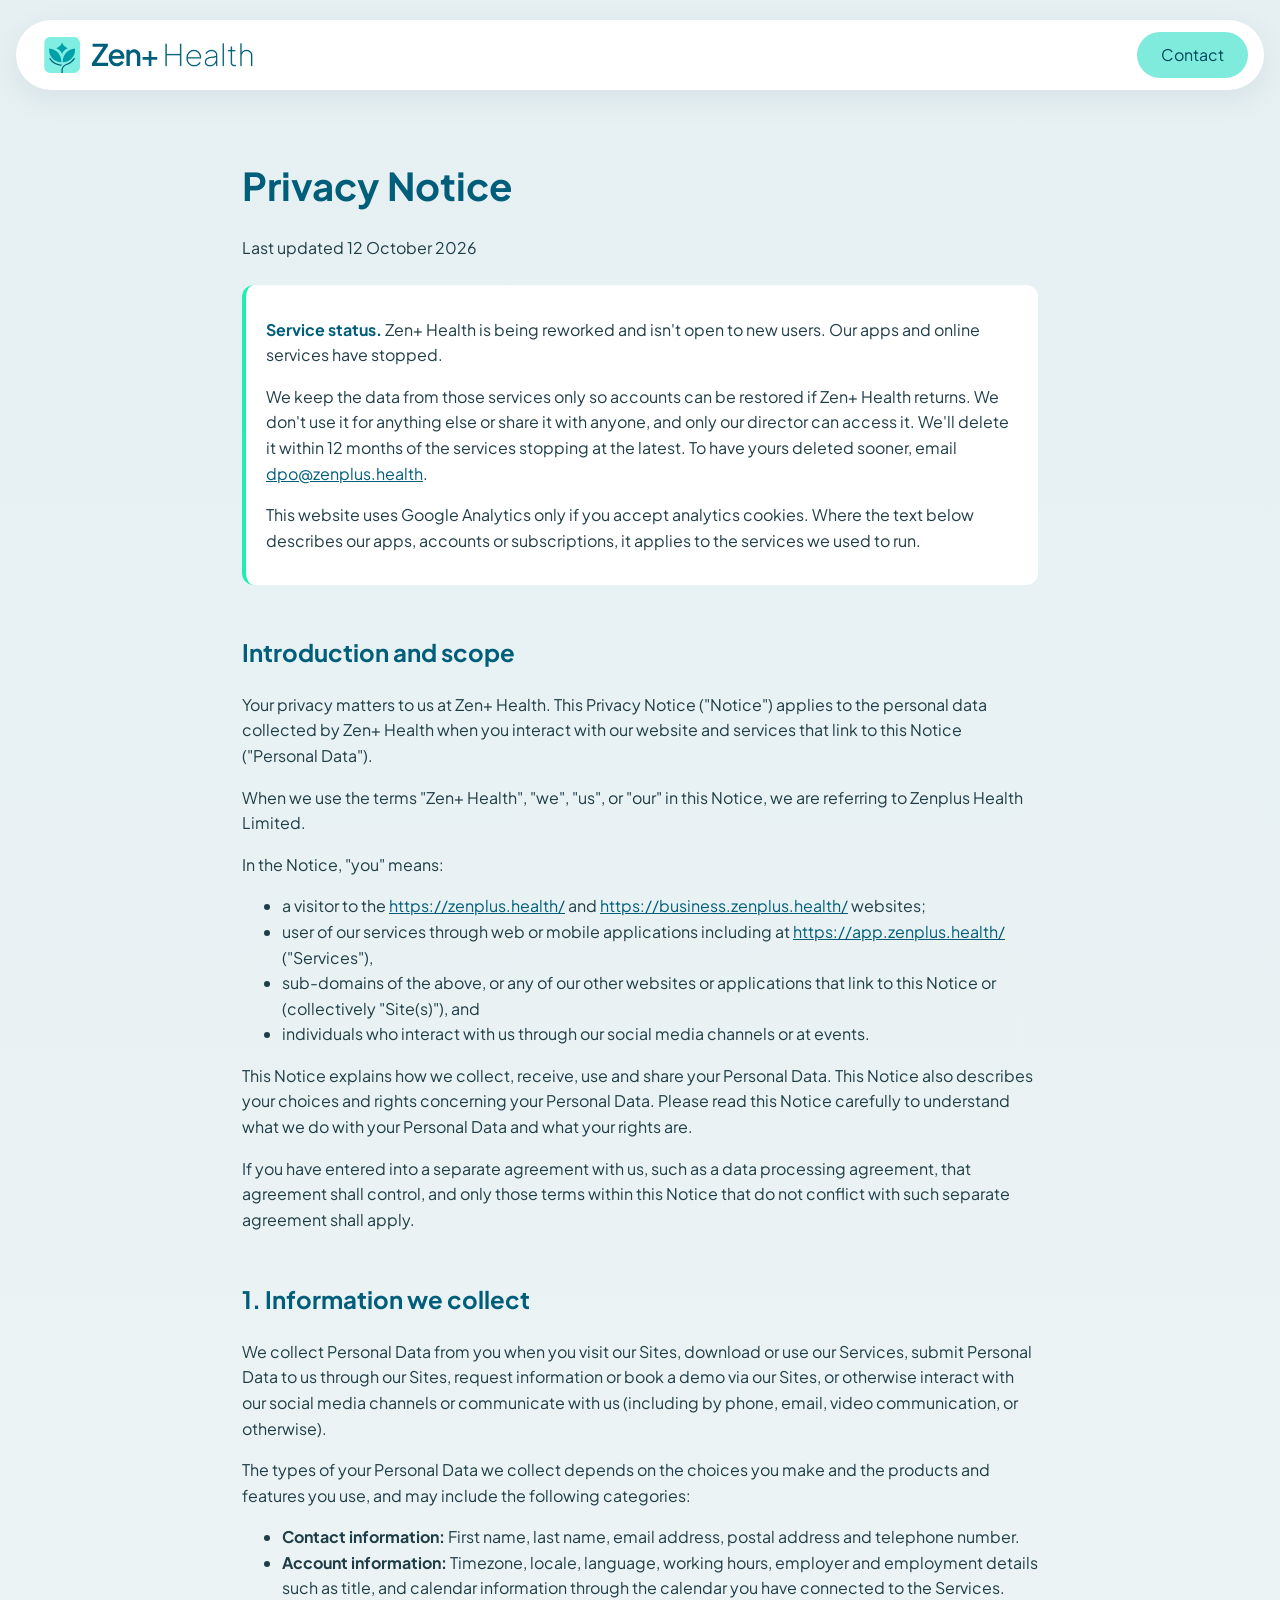
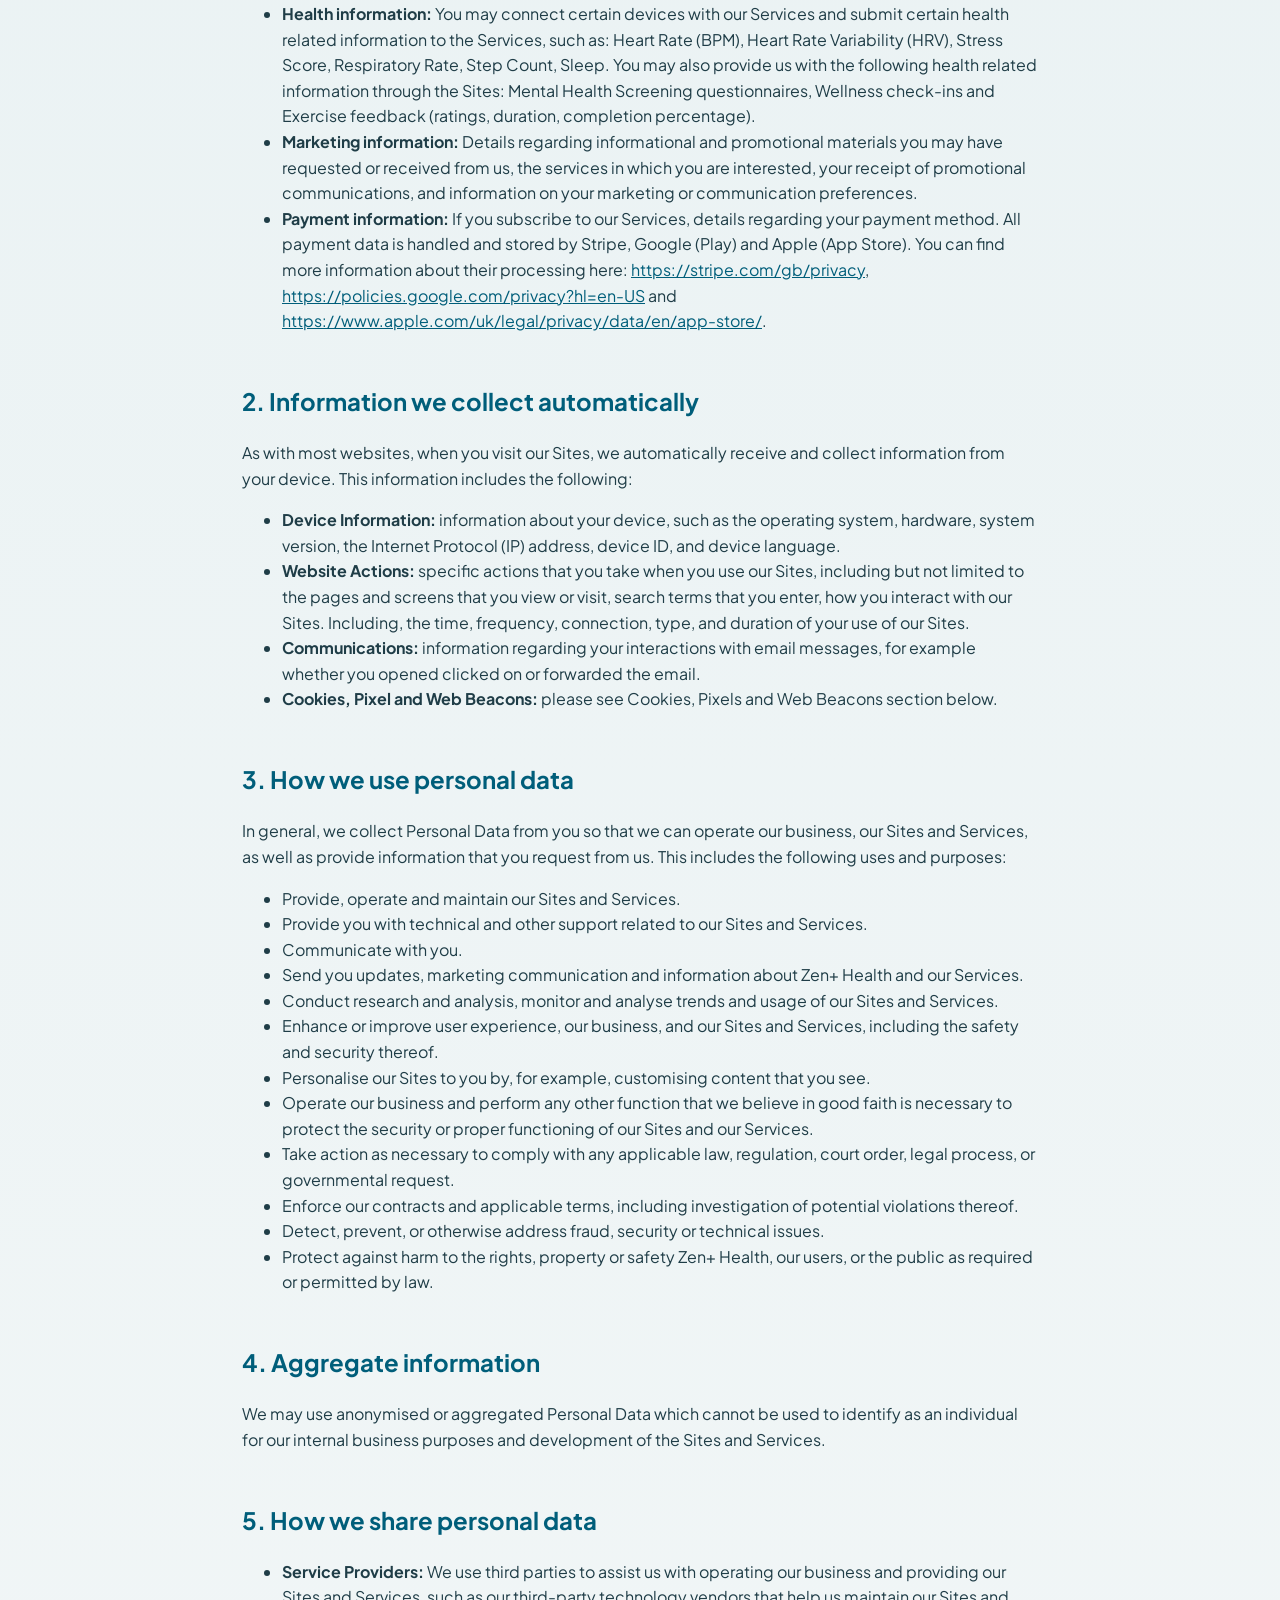
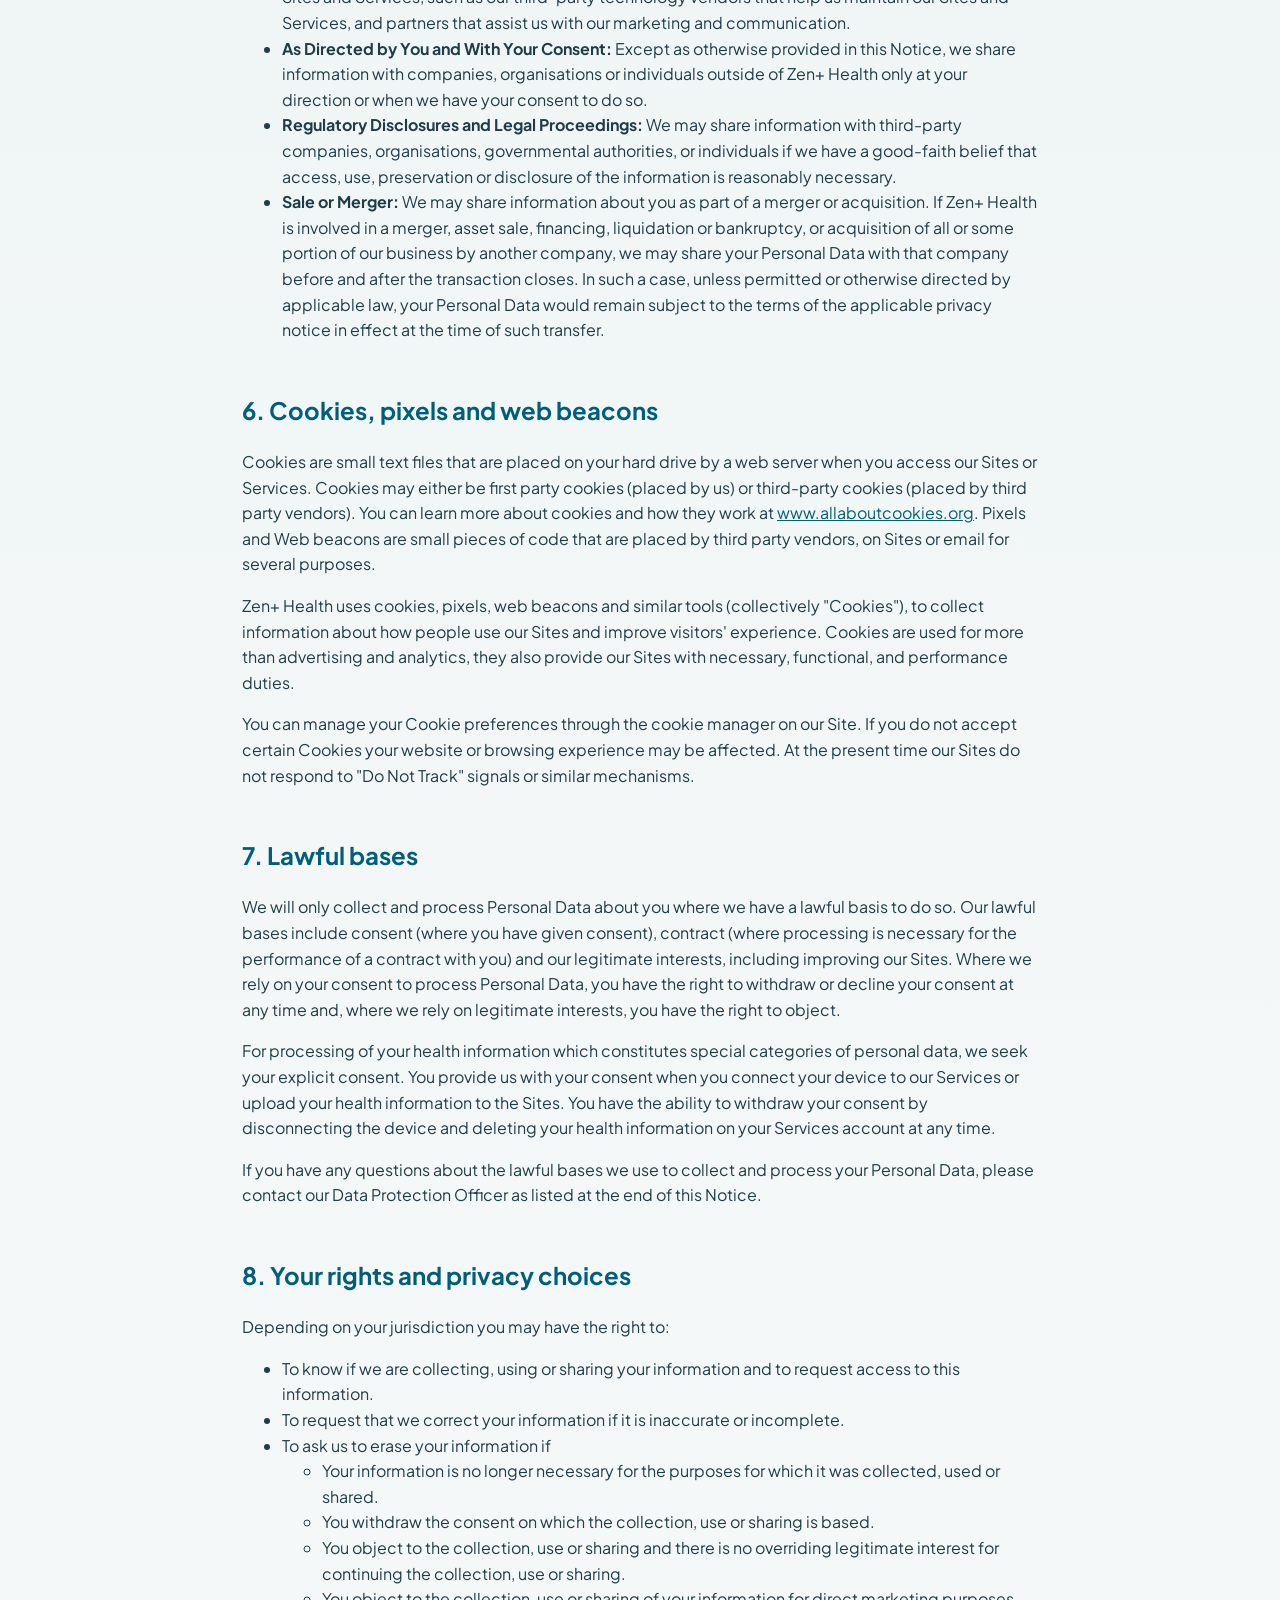
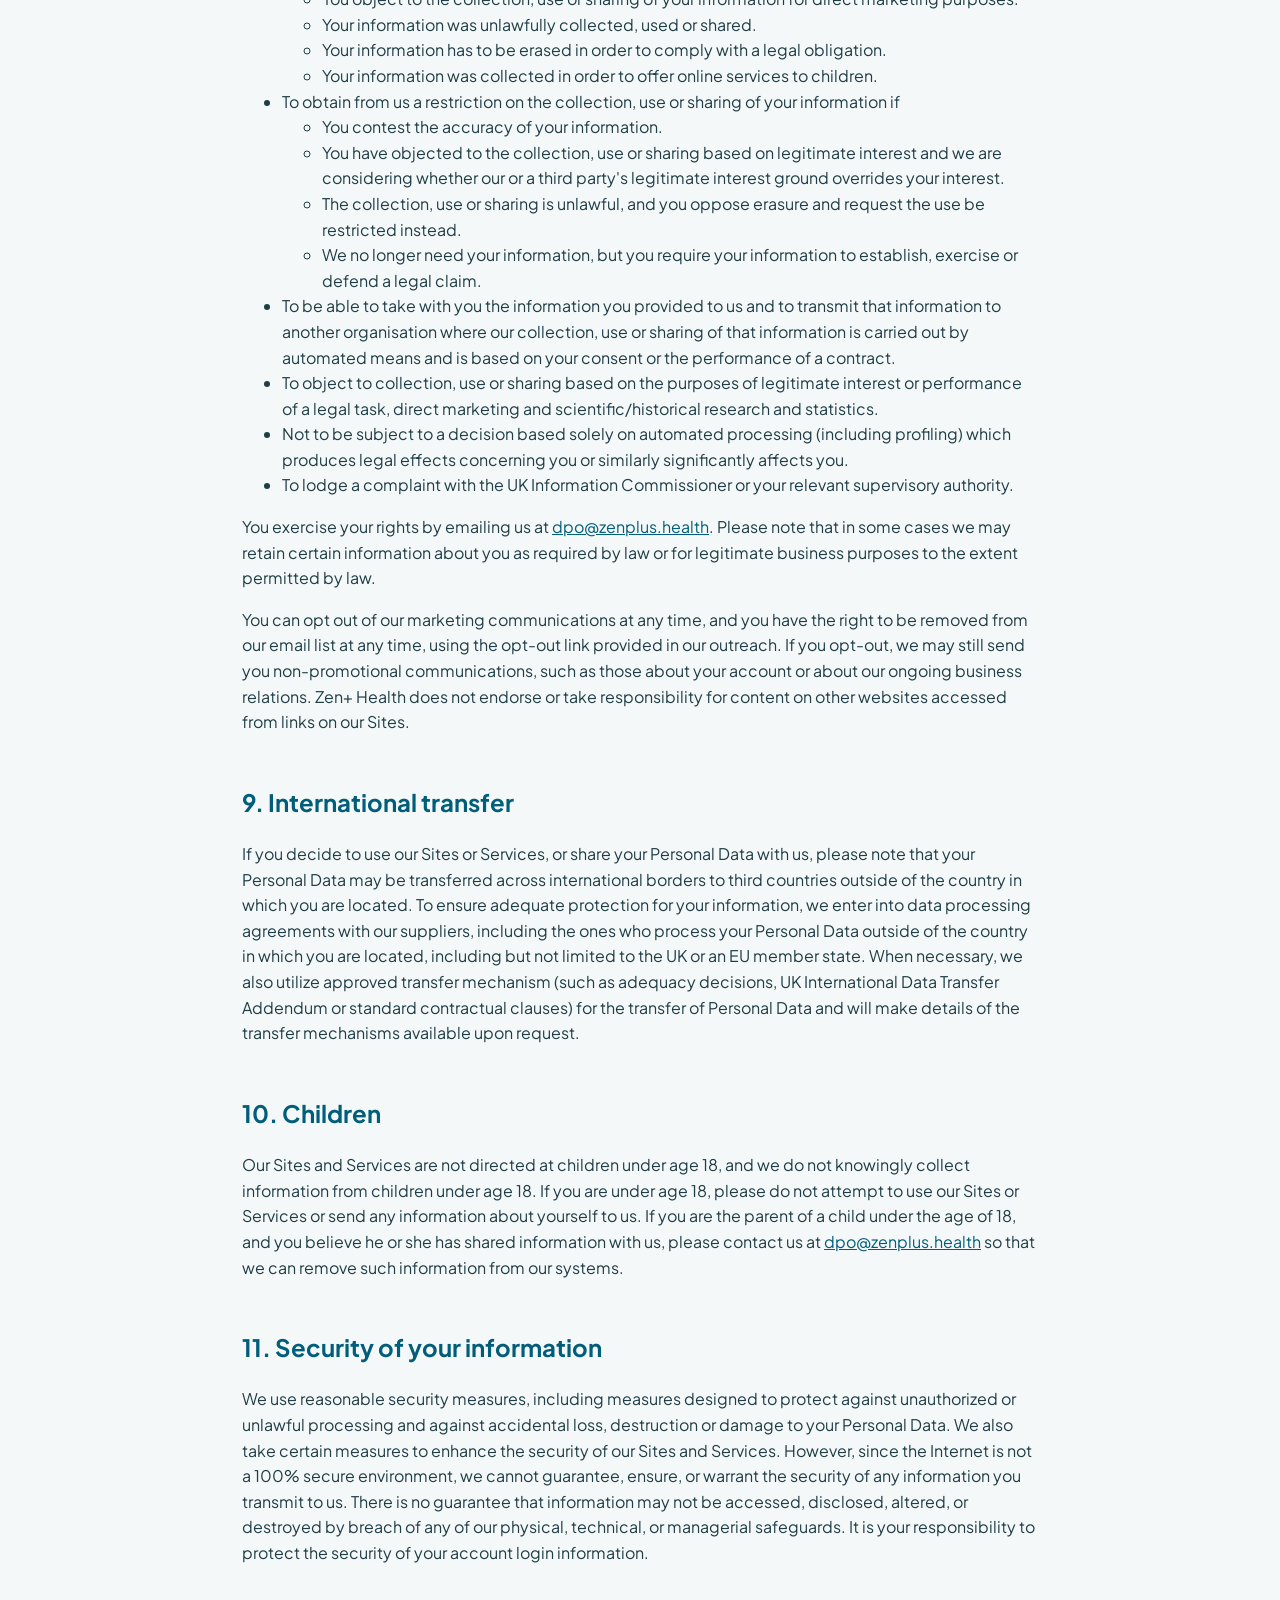
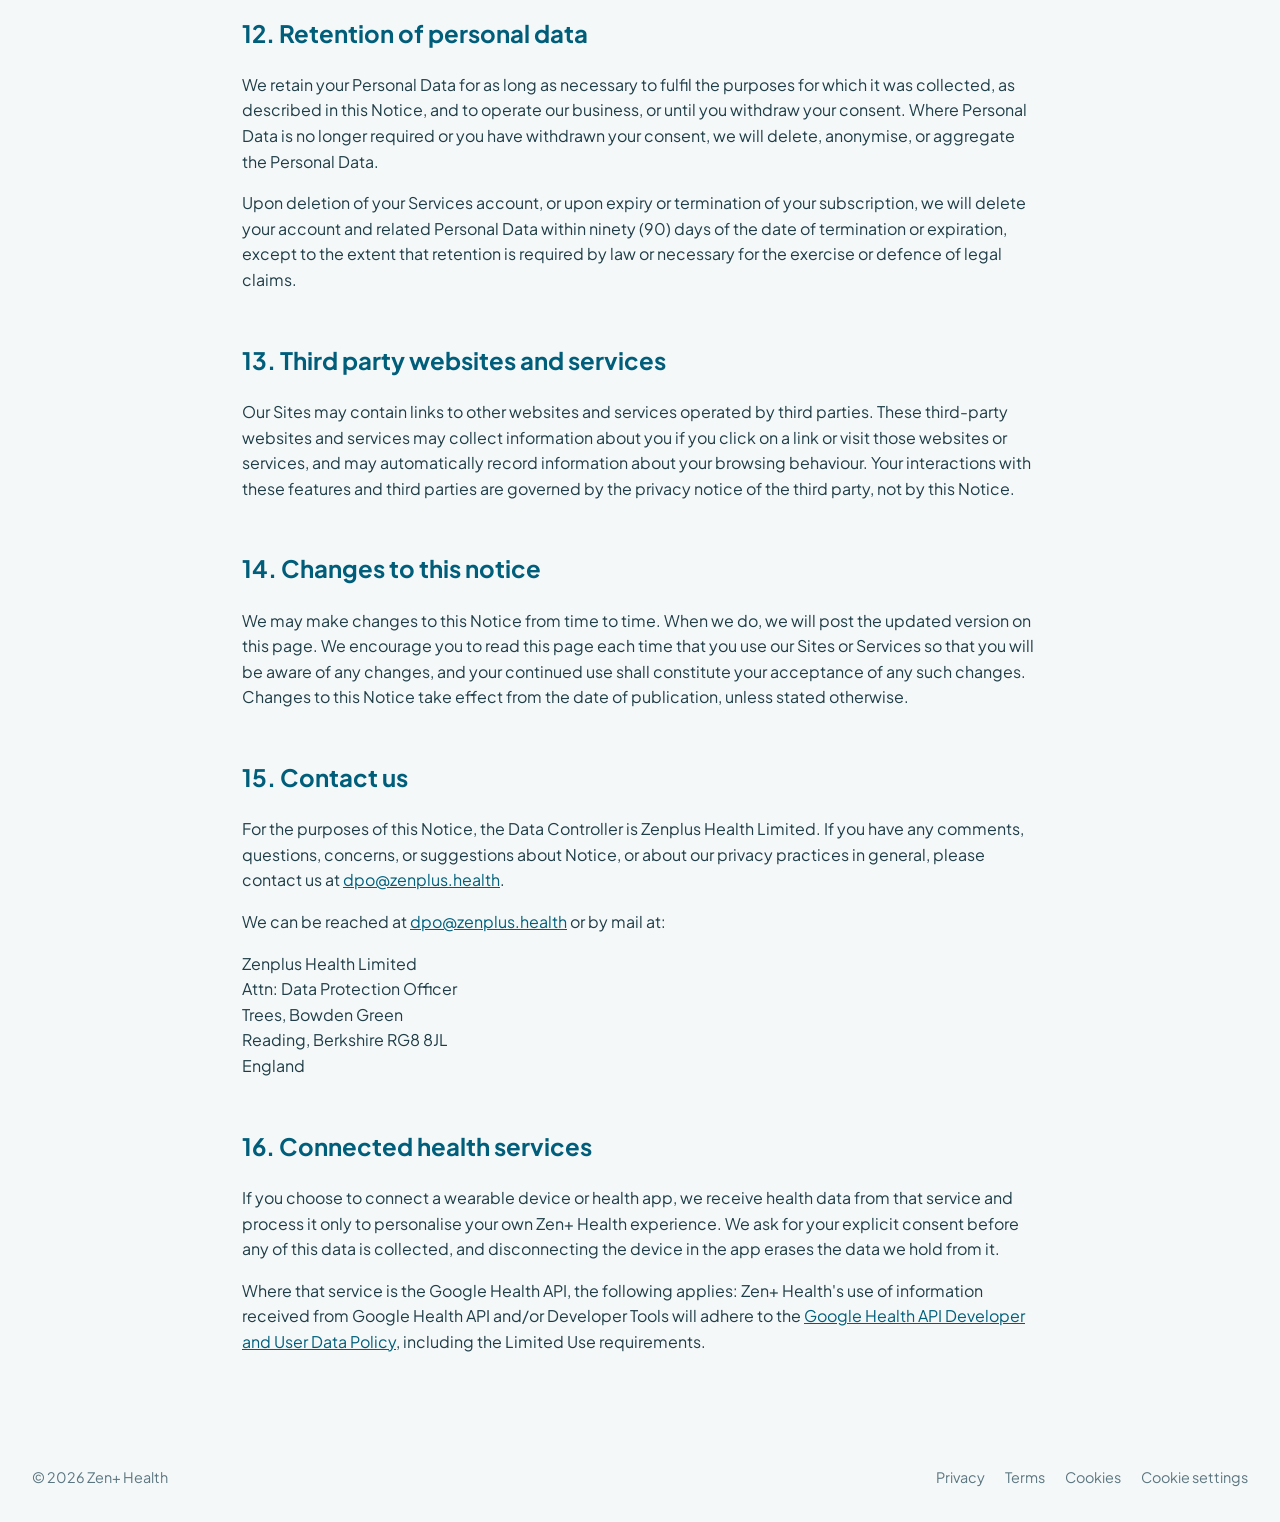
==== privacy/index.html @ c6ff67b6 "Holding site for zenplus.health Source: zenplus-health/zen holding/ (ZEN-281 build spec section 1). " ====
<!doctype html>
<html lang="en-GB">
<head>
  <meta charset="utf-8">
  <meta name="viewport" content="width=device-width, initial-scale=1">
  <title>Privacy Notice | Zen+ Health</title>
  <link rel="canonical" href="https://zenplus.health/privacy/">
  <link rel="icon" href="/favicon.ico">
  <link rel="preconnect" href="https://fonts.googleapis.com">
  <link rel="preconnect" href="https://fonts.gstatic.com" crossorigin>
  <link href="https://fonts.googleapis.com/css2?family=Plus+Jakarta+Sans:wght@400;600;800&display=swap" rel="stylesheet">
  <link rel="stylesheet" href="/assets/site.css">
  <link rel="stylesheet" href="/assets/vendor/cookieconsent/cookieconsent.css">
</head>
<body>
  <header class="nav">
    <a href="/"><img src="/assets/logo.svg" alt="Zen+ Health" width="218" height="36"></a>
    <a class="btn btn-contact" href="mailto:hello@zenplus.health">Contact</a>
  </header>

  <main class="legal">
      <h1>Privacy Notice</h1>
      <p class="legal-updated">Last updated 12 October 2026</p>
      <div class="status">
        <p><strong>Service status.</strong> Zen+ Health is being reworked and isn't open to new users. Our apps and online services have stopped.</p>
        <p>We keep the data from those services only so accounts can be restored if Zen+ Health returns. We don't use it for anything else or share it with anyone, and only our director can access it. We'll delete it within 12 months of the services stopping at the latest. To have yours deleted sooner, email <a href="mailto:dpo@zenplus.health">dpo@zenplus.health</a>.</p>
        <p>This website uses Google Analytics only if you accept analytics cookies. Where the text below describes our apps, accounts or subscriptions, it applies to the services we used to run.</p>
      </div>


      <h2>Introduction and scope</h2>
      <p>
        Your privacy matters to us at Zen+ Health. This Privacy Notice ("Notice") applies to the personal data collected by Zen+ Health when you interact with our website and services that link to this Notice ("Personal Data").
      </p>
      <p>
        When we use the terms "Zen+ Health", "we", "us", or "our" in this Notice, we are referring to Zenplus Health Limited.
      </p>
      <p>In the Notice, "you" means:</p>
      <ul>
        <li>a visitor to the <a href="https://zenplus.health/">https://zenplus.health/</a> and <a href="https://business.zenplus.health/">https://business.zenplus.health/</a> websites;</li>
        <li>user of our services through web or mobile applications including at <a href="https://app.zenplus.health/">https://app.zenplus.health/</a> ("Services"),</li>
        <li>sub-domains of the above, or any of our other websites or applications that link to this Notice or (collectively "Site(s)"), and</li>
        <li>individuals who interact with us through our social media channels or at events.</li>
      </ul>
      <p>
        This Notice explains how we collect, receive, use and share your Personal Data. This Notice also describes your choices and rights concerning your Personal Data. Please read this Notice carefully to understand what we do with your Personal Data and what your rights are.
      </p>
      <p>
        If you have entered into a separate agreement with us, such as a data processing agreement, that agreement shall control, and only those terms within this Notice that do not conflict with such separate agreement shall apply.
      </p>

      <h2>1. Information we collect</h2>
      <p>
        We collect Personal Data from you when you visit our Sites, download or use our Services, submit Personal Data to us through our Sites, request information or book a demo via our Sites, or otherwise interact with our social media channels or communicate with us (including by phone, email, video communication, or otherwise).
      </p>
      <p>
        The types of your Personal Data we collect depends on the choices you make and the products and features you use, and may include the following categories:
      </p>
      <ul>
        <li><strong>Contact information:</strong> First name, last name, email address, postal address and telephone number.</li>
        <li><strong>Account information:</strong> Timezone, locale, language, working hours, employer and employment details such as title, and calendar information through the calendar you have connected to the Services.</li>
        <li><strong>Health information:</strong> You may connect certain devices with our Services and submit certain health related information to the Services, such as: Heart Rate (BPM), Heart Rate Variability (HRV), Stress Score, Respiratory Rate, Step Count, Sleep. You may also provide us with the following health related information through the Sites: Mental Health Screening questionnaires, Wellness check-ins and Exercise feedback (ratings, duration, completion percentage).</li>
        <li><strong>Marketing information:</strong> Details regarding informational and promotional materials you may have requested or received from us, the services in which you are interested, your receipt of promotional communications, and information on your marketing or communication preferences.</li>
        <li><strong>Payment information:</strong> If you subscribe to our Services, details regarding your payment method. All payment data is handled and stored by Stripe, Google (Play) and Apple (App Store). You can find more information about their processing here: <a href="https://stripe.com/gb/privacy" target="_blank" rel="noopener">https://stripe.com/gb/privacy</a>, <a href="https://policies.google.com/privacy?hl=en-US" target="_blank" rel="noopener">https://policies.google.com/privacy?hl=en-US</a> and <a href="https://www.apple.com/uk/legal/privacy/data/en/app-store/" target="_blank" rel="noopener">https://www.apple.com/uk/legal/privacy/data/en/app-store/</a>.</li>
      </ul>

      <h2>2. Information we collect automatically</h2>
      <p>
        As with most websites, when you visit our Sites, we automatically receive and collect information from your device. This information includes the following:
      </p>
      <ul>
        <li><strong>Device Information:</strong> information about your device, such as the operating system, hardware, system version, the Internet Protocol (IP) address, device ID, and device language.</li>
        <li><strong>Website Actions:</strong> specific actions that you take when you use our Sites, including but not limited to the pages and screens that you view or visit, search terms that you enter, how you interact with our Sites. Including, the time, frequency, connection, type, and duration of your use of our Sites.</li>
        <li><strong>Communications:</strong> information regarding your interactions with email messages, for example whether you opened clicked on or forwarded the email.</li>
        <li><strong>Cookies, Pixel and Web Beacons:</strong> please see Cookies, Pixels and Web Beacons section below.</li>
      </ul>

      <h2>3. How we use personal data</h2>
      <p>
        In general, we collect Personal Data from you so that we can operate our business, our Sites and Services, as well as provide information that you request from us. This includes the following uses and purposes:
      </p>
      <ul>
        <li>Provide, operate and maintain our Sites and Services.</li>
        <li>Provide you with technical and other support related to our Sites and Services.</li>
        <li>Communicate with you.</li>
        <li>Send you updates, marketing communication and information about Zen+ Health and our Services.</li>
        <li>Conduct research and analysis, monitor and analyse trends and usage of our Sites and Services.</li>
        <li>Enhance or improve user experience, our business, and our Sites and Services, including the safety and security thereof.</li>
        <li>Personalise our Sites to you by, for example, customising content that you see.</li>
        <li>Operate our business and perform any other function that we believe in good faith is necessary to protect the security or proper functioning of our Sites and our Services.</li>
        <li>Take action as necessary to comply with any applicable law, regulation, court order, legal process, or governmental request.</li>
        <li>Enforce our contracts and applicable terms, including investigation of potential violations thereof.</li>
        <li>Detect, prevent, or otherwise address fraud, security or technical issues.</li>
        <li>Protect against harm to the rights, property or safety Zen+ Health, our users, or the public as required or permitted by law.</li>
      </ul>

      <h2>4. Aggregate information</h2>
      <p>
        We may use anonymised or aggregated Personal Data which cannot be used to identify as an individual for our internal business purposes and development of the Sites and Services.
      </p>

      <h2>5. How we share personal data</h2>
      <ul>
        <li><strong>Service Providers:</strong> We use third parties to assist us with operating our business and providing our Sites and Services, such as our third-party technology vendors that help us maintain our Sites and Services, and partners that assist us with our marketing and communication.</li>
        <li><strong>As Directed by You and With Your Consent:</strong> Except as otherwise provided in this Notice, we share information with companies, organisations or individuals outside of Zen+ Health only at your direction or when we have your consent to do so.</li>
        <li><strong>Regulatory Disclosures and Legal Proceedings:</strong> We may share information with third-party companies, organisations, governmental authorities, or individuals if we have a good-faith belief that access, use, preservation or disclosure of the information is reasonably necessary.</li>
        <li><strong>Sale or Merger:</strong> We may share information about you as part of a merger or acquisition. If Zen+ Health is involved in a merger, asset sale, financing, liquidation or bankruptcy, or acquisition of all or some portion of our business by another company, we may share your Personal Data with that company before and after the transaction closes. In such a case, unless permitted or otherwise directed by applicable law, your Personal Data would remain subject to the terms of the applicable privacy notice in effect at the time of such transfer.</li>
      </ul>

      <h2>6. Cookies, pixels and web beacons</h2>
      <p>
        Cookies are small text files that are placed on your hard drive by a web server when you access our Sites or Services. Cookies may either be first party cookies (placed by us) or third-party cookies (placed by third party vendors). You can learn more about cookies and how they work at <a href="https://www.allaboutcookies.org" target="_blank" rel="noopener">www.allaboutcookies.org</a>. Pixels and Web beacons are small pieces of code that are placed by third party vendors, on Sites or email for several purposes.
      </p>
      <p>
        Zen+ Health uses cookies, pixels, web beacons and similar tools (collectively "Cookies"), to collect information about how people use our Sites and improve visitors' experience. Cookies are used for more than advertising and analytics, they also provide our Sites with necessary, functional, and performance duties.
      </p>
      <p>
        You can manage your Cookie preferences through the cookie manager on our Site. If you do not accept certain Cookies your website or browsing experience may be affected. At the present time our Sites do not respond to "Do Not Track" signals or similar mechanisms.
      </p>

      <h2>7. Lawful bases</h2>
      <p>
        We will only collect and process Personal Data about you where we have a lawful basis to do so. Our lawful bases include consent (where you have given consent), contract (where processing is necessary for the performance of a contract with you) and our legitimate interests, including improving our Sites. Where we rely on your consent to process Personal Data, you have the right to withdraw or decline your consent at any time and, where we rely on legitimate interests, you have the right to object.
      </p>
      <p>
        For processing of your health information which constitutes special categories of personal data, we seek your explicit consent. You provide us with your consent when you connect your device to our Services or upload your health information to the Sites. You have the ability to withdraw your consent by disconnecting the device and deleting your health information on your Services account at any time.
      </p>
      <p>
        If you have any questions about the lawful bases we use to collect and process your Personal Data, please contact our Data Protection Officer as listed at the end of this Notice.
      </p>

      <h2>8. Your rights and privacy choices</h2>
      <p>Depending on your jurisdiction you may have the right to:</p>
      <ul>
        <li>To know if we are collecting, using or sharing your information and to request access to this information.</li>
        <li>To request that we correct your information if it is inaccurate or incomplete.</li>
        <li>To ask us to erase your information if
          <ul>
            <li>Your information is no longer necessary for the purposes for which it was collected, used or shared.</li>
            <li>You withdraw the consent on which the collection, use or sharing is based.</li>
            <li>You object to the collection, use or sharing and there is no overriding legitimate interest for continuing the collection, use or sharing.</li>
            <li>You object to the collection, use or sharing of your information for direct marketing purposes.</li>
            <li>Your information was unlawfully collected, used or shared.</li>
            <li>Your information has to be erased in order to comply with a legal obligation.</li>
            <li>Your information was collected in order to offer online services to children.</li>
          </ul>
        </li>
        <li>To obtain from us a restriction on the collection, use or sharing of your information if
          <ul>
            <li>You contest the accuracy of your information.</li>
            <li>You have objected to the collection, use or sharing based on legitimate interest and we are considering whether our or a third party's legitimate interest ground overrides your interest.</li>
            <li>The collection, use or sharing is unlawful, and you oppose erasure and request the use be restricted instead.</li>
            <li>We no longer need your information, but you require your information to establish, exercise or defend a legal claim.</li>
          </ul>
        </li>
        <li>To be able to take with you the information you provided to us and to transmit that information to another organisation where our collection, use or sharing of that information is carried out by automated means and is based on your consent or the performance of a contract.</li>
        <li>To object to collection, use or sharing based on the purposes of legitimate interest or performance of a legal task, direct marketing and scientific/historical research and statistics.</li>
        <li>Not to be subject to a decision based solely on automated processing (including profiling) which produces legal effects concerning you or similarly significantly affects you.</li>
        <li>To lodge a complaint with the UK Information Commissioner or your relevant supervisory authority.</li>
      </ul>
      <p>
        You exercise your rights by emailing us at <a href="mailto:dpo@zenplus.health">dpo@zenplus.health</a>. Please note that in some cases we may retain certain information about you as required by law or for legitimate business purposes to the extent permitted by law.
      </p>
      <p>
        You can opt out of our marketing communications at any time, and you have the right to be removed from our email list at any time, using the opt-out link provided in our outreach. If you opt-out, we may still send you non-promotional communications, such as those about your account or about our ongoing business relations. Zen+ Health does not endorse or take responsibility for content on other websites accessed from links on our Sites.
      </p>

      <h2>9. International transfer</h2>
      <p>
        If you decide to use our Sites or Services, or share your Personal Data with us, please note that your Personal Data may be transferred across international borders to third countries outside of the country in which you are located. To ensure adequate protection for your information, we enter into data processing agreements with our suppliers, including the ones who process your Personal Data outside of the country in which you are located, including but not limited to the UK or an EU member state. When necessary, we also utilize approved transfer mechanism (such as adequacy decisions, UK International Data Transfer Addendum or standard contractual clauses) for the transfer of Personal Data and will make details of the transfer mechanisms available upon request.
      </p>

      <h2>10. Children</h2>
      <p>
        Our Sites and Services are not directed at children under age 18, and we do not knowingly collect information from children under age 18. If you are under age 18, please do not attempt to use our Sites or Services or send any information about yourself to us. If you are the parent of a child under the age of 18, and you believe he or she has shared information with us, please contact us at <a href="mailto:dpo@zenplus.health">dpo@zenplus.health</a> so that we can remove such information from our systems.
      </p>

      <h2>11. Security of your information</h2>
      <p>
        We use reasonable security measures, including measures designed to protect against unauthorized or unlawful processing and against accidental loss, destruction or damage to your Personal Data. We also take certain measures to enhance the security of our Sites and Services. However, since the Internet is not a 100% secure environment, we cannot guarantee, ensure, or warrant the security of any information you transmit to us. There is no guarantee that information may not be accessed, disclosed, altered, or destroyed by breach of any of our physical, technical, or managerial safeguards. It is your responsibility to protect the security of your account login information.
      </p>

      <h2>12. Retention of personal data</h2>
      <p>
        We retain your Personal Data for as long as necessary to fulfil the purposes for which it was collected, as described in this Notice, and to operate our business, or until you withdraw your consent. Where Personal Data is no longer required or you have withdrawn your consent, we will delete, anonymise, or aggregate the Personal Data.
      </p>
      <p>
        Upon deletion of your Services account, or upon expiry or termination of your subscription, we will delete your account and related Personal Data within ninety (90) days of the date of termination or expiration, except to the extent that retention is required by law or necessary for the exercise or defence of legal claims.
      </p>

      <h2>13. Third party websites and services</h2>
      <p>
        Our Sites may contain links to other websites and services operated by third parties. These third-party websites and services may collect information about you if you click on a link or visit those websites or services, and may automatically record information about your browsing behaviour. Your interactions with these features and third parties are governed by the privacy notice of the third party, not by this Notice.
      </p>

      <h2>14. Changes to this notice</h2>
      <p>
        We may make changes to this Notice from time to time. When we do, we will post the updated version on this page. We encourage you to read this page each time that you use our Sites or Services so that you will be aware of any changes, and your continued use shall constitute your acceptance of any such changes. Changes to this Notice take effect from the date of publication, unless stated otherwise.
      </p>

      <h2>15. Contact us</h2>
      <p>
        For the purposes of this Notice, the Data Controller is Zenplus Health Limited. If you have any comments, questions, concerns, or suggestions about Notice, or about our privacy practices in general, please contact us at <a href="mailto:dpo@zenplus.health">dpo@zenplus.health</a>.
      </p>
      <p>We can be reached at <a href="mailto:dpo@zenplus.health">dpo@zenplus.health</a> or by mail at:</p>
      <p class="legal-contact">
        Zenplus Health Limited<br>
        Attn: Data Protection Officer<br>
        Trees, Bowden Green<br>
        Reading, Berkshire RG8 8JL<br>
        England
      </p>

      <h2>16. Connected health services</h2>
      <p>
        If you choose to connect a wearable device or health app, we receive health data from that service and process it only to personalise your own Zen+ Health experience. We ask for your explicit consent before any of this data is collected, and disconnecting the device in the app erases the data we hold from it.
      </p>
      <p>
        Where that service is the Google Health API, the following applies: Zen+ Health's use of information received from Google Health API and/or Developer Tools will adhere to the <a href="https://developers.google.com/health/policies/health-api-developer-user-data-policy" target="_blank" rel="noopener">Google Health API Developer and User Data Policy</a>, including the Limited Use requirements.
      </p>
  </main>

  <footer class="footer">
    <span>&copy; 2026 Zen+ Health</span>
    <nav>
      <a href="/privacy/">Privacy</a>
      <a href="/terms/">Terms</a>
      <a href="/cookies/">Cookies</a>
      <button type="button" data-cc="show-preferencesModal">Cookie settings</button>
    </nav>
  </footer>

  <script defer src="/assets/vendor/cookieconsent/cookieconsent.umd.js"></script>
  <script defer src="/assets/consent.js"></script>
</body>
</html>
---- assets/site.css ----
/* Zen+ Health holding site. Mirrors the live www chrome: floating pill nav,
   pale teal wash, Plus Jakarta Sans, deep teal headings, mint accents. */
:root {
  --teal: #005e7a;
  --teal-dark: #00475c;
  --mint: #1feeb4;
  --mint-soft: #7eebdd;
  --ink: #1f3d47;
  --muted: #5b7680;
  --wash-top: #e6f0f2;
  --wash-bottom: #f5f8f8;
  --white: #fff;
}

* { box-sizing: border-box; }

html, body { margin: 0; }

body {
  font-family: "Plus Jakarta Sans", system-ui, sans-serif;
  color: var(--ink);
  background: linear-gradient(180deg, var(--wash-top) 0%, var(--wash-bottom) 60%);
  min-height: 100vh;
  display: flex;
  flex-direction: column;
  line-height: 1.6;
}

a { color: var(--teal); }

.nav {
  margin: 20px auto 0;
  width: calc(100% - 32px);
  max-width: 1320px;
  background: var(--white);
  border-radius: 999px;
  box-shadow: 0 8px 30px rgba(0, 70, 92, 0.08);
  display: flex;
  align-items: center;
  justify-content: space-between;
  padding: 12px 16px 12px 28px;
}

.nav img { height: 36px; width: auto; display: block; }

.btn {
  display: inline-block;
  border-radius: 999px;
  font-weight: 600;
  text-decoration: none;
  padding: 12px 28px;
  border: 0;
  cursor: pointer;
  font: inherit;
}

.btn-contact { background: var(--mint-soft); color: var(--teal-dark); padding: 10px 24px; }
.btn-primary { background: var(--teal); color: var(--white); font-size: 1.1rem; padding: 16px 32px; }
.btn-primary:hover { background: var(--teal-dark); }

main { flex: 1; }

.hero {
  max-width: 1320px;
  margin: 0 auto;
  padding: 72px 32px;
  display: grid;
  grid-template-columns: 1fr 1fr;
  gap: 48px;
  align-items: center;
}

.hero h1 {
  color: var(--teal);
  font-size: clamp(2.4rem, 5vw, 4rem);
  line-height: 1.1;
  font-weight: 800;
  margin: 0 0 24px;
}

.hero p { font-size: 1.15rem; margin: 0 0 16px; max-width: 34em; }
.hero .btn { margin-top: 16px; }
.hero img { width: 100%; max-width: 640px; height: auto; display: block; margin: 0 auto; }

.legal {
  max-width: 860px;
  margin: 0 auto;
  padding: 48px 32px 72px;
}

.legal h1 { color: var(--teal); font-size: 2.4rem; line-height: 1.2; }
.legal h2 { color: var(--teal); margin-top: 2em; }
.legal table { width: 100%; border-collapse: collapse; margin: 16px 0; font-size: 0.95rem; }
.legal th, .legal td { text-align: left; padding: 10px; border-bottom: 1px solid #d5e3e6; vertical-align: top; }

.status {
  background: var(--white);
  border-left: 4px solid var(--mint);
  border-radius: 12px;
  padding: 16px 20px;
  margin: 24px 0 32px;
}

.status strong { color: var(--teal); }

.footer {
  max-width: 1320px;
  width: 100%;
  margin: 0 auto;
  padding: 24px 32px 32px;
  display: flex;
  flex-wrap: wrap;
  gap: 8px 24px;
  justify-content: space-between;
  font-size: 0.9rem;
  color: var(--muted);
}

.footer nav { display: flex; flex-wrap: wrap; gap: 8px 20px; }
.footer a, .footer button { color: var(--muted); text-decoration: none; background: none; border: 0; padding: 0; font: inherit; cursor: pointer; }
.footer a:hover, .footer button:hover { color: var(--teal); }

@media (max-width: 900px) {
  .hero { grid-template-columns: 1fr; padding: 40px 20px; gap: 24px; }
  .hero img { max-width: 420px; }
  .nav { padding-left: 20px; }
  .nav img { height: 28px; }
  .legal { padding: 32px 20px 56px; }
  .footer { padding: 24px 20px; }
}
---- assets/vendor/cookieconsent/cookieconsent.css ----
#cc-main{background:transparent;color:var(--cc-primary-color);font-family:var(--cc-font-family);font-size:16px;font-weight:400;-webkit-font-smoothing:antialiased;-moz-osx-font-smoothing:grayscale;line-height:1.15;position:relative;text-rendering:optimizeLegibility;-webkit-text-size-adjust:100%;position:fixed;z-index:var(--cc-z-index)}#cc-main :after,#cc-main :before,#cc-main a,#cc-main button,#cc-main div,#cc-main h2,#cc-main input,#cc-main p,#cc-main span{all:unset;box-sizing:border-box}#cc-main .pm__badge,#cc-main button{all:initial;box-sizing:border-box;color:unset;visibility:unset}#cc-main .pm__badge,#cc-main a,#cc-main button,#cc-main input{-webkit-appearance:none;appearance:none;cursor:pointer;font-family:inherit;font-size:100%;line-height:normal;margin:0;outline:revert;outline-offset:2px;overflow:hidden}#cc-main table,#cc-main tbody,#cc-main td,#cc-main th,#cc-main thead,#cc-main tr{all:revert;color:inherit;font-family:inherit;font-size:inherit;font-weight:inherit}:root{--cc-font-family:-apple-system,BlinkMacSystemFont,"Segoe UI",Roboto,Helvetica,Arial,sans-serif,"Apple Color Emoji","Segoe UI Emoji","Segoe UI Symbol";--cc-modal-border-radius:.5rem;--cc-btn-border-radius:.4rem;--cc-modal-transition-duration:.25s;--cc-link-color:var(--cc-btn-primary-bg);--cc-modal-margin:1rem;--cc-z-index:2147483647;--cc-bg:#fff;--cc-primary-color:#2c2f31;--cc-secondary-color:#5e6266;--cc-btn-primary-bg:#30363c;--cc-btn-primary-color:#fff;--cc-btn-primary-border-color:var(--cc-btn-primary-bg);--cc-btn-primary-hover-bg:#000;--cc-btn-primary-hover-color:#fff;--cc-btn-primary-hover-border-color:var(--cc-btn-primary-hover-bg);--cc-btn-secondary-bg:#eaeff2;--cc-btn-secondary-color:var(--cc-primary-color);--cc-btn-secondary-border-color:var(--cc-btn-secondary-bg);--cc-btn-secondary-hover-bg:#d4dae0;--cc-btn-secondary-hover-color:#000;--cc-btn-secondary-hover-border-color:#d4dae0;--cc-separator-border-color:#f0f4f7;--cc-toggle-on-bg:var(--cc-btn-primary-bg);--cc-toggle-off-bg:#667481;--cc-toggle-on-knob-bg:#fff;--cc-toggle-off-knob-bg:var(--cc-toggle-on-knob-bg);--cc-toggle-enabled-icon-color:var(--cc-bg);--cc-toggle-disabled-icon-color:var(--cc-bg);--cc-toggle-readonly-bg:#d5dee2;--cc-toggle-readonly-knob-bg:#fff;--cc-toggle-readonly-knob-icon-color:var(--cc-toggle-readonly-bg);--cc-section-category-border:var(--cc-cookie-category-block-bg);--cc-cookie-category-block-bg:#f0f4f7;--cc-cookie-category-block-border:#f0f4f7;--cc-cookie-category-block-hover-bg:#e9eff4;--cc-cookie-category-block-hover-border:#e9eff4;--cc-cookie-category-expanded-block-bg:transparent;--cc-cookie-category-expanded-block-hover-bg:#dee4e9;--cc-overlay-bg:rgba(0,0,0,.65);--cc-webkit-scrollbar-bg:var(--cc-section-category-border);--cc-webkit-scrollbar-hover-bg:var(--cc-btn-primary-hover-bg);--cc-footer-bg:var(--cc-btn-secondary-bg);--cc-footer-color:var(--cc-secondary-color);--cc-footer-border-color:#e4eaed;--cc-pm-toggle-border-radius:4em}#cc-main.cc--rtl{direction:rtl}#cc-main .cm__title,#cc-main a,#cc-main b,#cc-main em,#cc-main strong{font-weight:600}#cc-main button>span{pointer-events:none}#cc-main .cc__link,#cc-main a{background-image:linear-gradient(currentColor,currentColor);background-position:0 100%;background-repeat:no-repeat;background-size:0 1px;font-weight:600;position:relative;transition:background-size .25s,color .25s ease}#cc-main .cc__link:hover,#cc-main a:hover{background-size:100% 1px;color:var(--cc-primary-color)}#cc-main .cc__link{color:var(--cc-link-color)}#cc-main .cm__desc,#cc-main .pm__body{overscroll-behavior:auto contain;scrollbar-width:thin}@media screen and (min-width:640px){#cc-main ::-webkit-scrollbar,#cc-main ::-webkit-scrollbar-thumb,#cc-main ::-webkit-scrollbar-track{all:revert}#cc-main ::-webkit-scrollbar-thumb{-webkit-background-clip:padding-box;background-clip:padding-box;background:var(--cc-toggle-readonly-bg);border:.25rem solid var(--cc-bg);border-radius:1rem}#cc-main ::-webkit-scrollbar-thumb:hover{background:var(--cc-toggle-off-bg)}#cc-main ::-webkit-scrollbar{background:transparent;width:12px}}html.disable--interaction.show--consent,html.disable--interaction.show--consent body{height:auto!important;overflow:hidden!important}@media (prefers-reduced-motion){#cc-main{--cc-modal-transition-duration:0s}}.cc--darkmode{--cc-bg:#161a1c;--cc-primary-color:#ebf3f6;--cc-secondary-color:#aebbc5;--cc-btn-primary-bg:#c2d0e0;--cc-btn-primary-color:var(--cc-bg);--cc-btn-primary-border-color:var(--cc-btn-primary-bg);--cc-btn-primary-hover-bg:#98a7b6;--cc-btn-primary-hover-color:#000;--cc-btn-primary-hover-border-color:var(--cc-btn-primary-hover-bg);--cc-btn-secondary-bg:#242c31;--cc-btn-secondary-color:var(--cc-primary-color);--cc-btn-secondary-border-color:var(--cc-btn-secondary-bg);--cc-btn-secondary-hover-bg:#353d43;--cc-btn-secondary-hover-color:#fff;--cc-btn-secondary-hover-border-color:var(--cc-btn-secondary-hover-bg);--cc-separator-border-color:#222a30;--cc-toggle-on-bg:var(--cc-btn-primary-bg);--cc-toggle-off-bg:#525f6b;--cc-toggle-on-knob-bg:var(--cc-btn-primary-color);--cc-toggle-off-knob-bg:var(--cc-btn-primary-color);--cc-toggle-enabled-icon-color:var(--cc-btn-primary-color);--cc-toggle-disabled-icon-color:var(--cc-btn-primary-color);--cc-toggle-readonly-bg:#343e45;--cc-toggle-readonly-knob-bg:#5f6b72;--cc-toggle-readonly-knob-icon-color:var(--cc-toggle-readonly-bg);--cc-section-category-border:#1e2428;--cc-cookie-category-block-bg:#1e2428;--cc-cookie-category-block-border:var(--cc-section-category-border);--cc-cookie-category-block-hover-bg:#242c31;--cc-cookie-category-block-hover-border:#232a2f;--cc-cookie-category-expanded-block-bg:transparent;--cc-cookie-category-expanded-block-hover-bg:var(--cc-toggle-readonly-bg);--cc-overlay-bg:rgba(0,0,0,.65);--cc-webkit-scrollbar-bg:var(--cc-section-category-border);--cc-webkit-scrollbar-hover-bg:var(--cc-btn-primary-hover-bg);--cc-footer-bg:#0c0e0f;--cc-footer-color:var(--cc-secondary-color);--cc-footer-border-color:#060809}.cc--darkmode #cc-main{color-scheme:dark}#cc-main .cm{background:var(--cc-bg);border-radius:var(--cc-modal-border-radius);box-shadow:0 .625em 1.875em rgba(0,0,2,.3);display:flex;flex-direction:column;max-width:24rem;opacity:0;overflow:hidden;position:fixed;transform:translateY(1.6em);visibility:hidden;z-index:1}#cc-main .cm--top{top:var(--cc-modal-margin)}#cc-main .cm--middle{top:50%;transform:translateY(calc(-50% + 1.6em))}#cc-main .cm--bottom{bottom:var(--cc-modal-margin)}#cc-main .cm--center{left:var(--cc-modal-margin);margin:0 auto;right:var(--cc-modal-margin);width:unset}#cc-main .cm--left{left:var(--cc-modal-margin);margin-right:var(--cc-modal-margin)}#cc-main .cm--right{margin-left:var(--cc-modal-margin);right:var(--cc-modal-margin)}#cc-main .cm__body{display:flex;flex-direction:column;justify-content:space-between;position:relative}#cc-main .cm__btns,#cc-main .cm__links{padding:1rem 1.3rem;width:unset}#cc-main .cm__texts{display:flex;flex:1;flex-direction:column;justify-content:center;padding:1rem 0 0}#cc-main .cm__desc,#cc-main .cm__title{padding:0 1.3rem}#cc-main .cm__title{font-size:1.05em}#cc-main .cm__title+.cm__desc{margin-top:1.1em}#cc-main .cm__desc{color:var(--cc-secondary-color);font-size:.9em;line-height:1.5;max-height:40vh;overflow-x:visible;overflow-y:auto;padding-bottom:1em}#cc-main .cm__btns{border-top:1px solid var(--cc-separator-border-color);display:flex;flex-direction:column;justify-content:center}#cc-main .cm__btn-group{display:grid;grid-auto-columns:minmax(0,1fr)}#cc-main .cm__btn+.cm__btn,#cc-main .cm__btn-group+.cm__btn-group{margin-top:.375rem}#cc-main .cm--flip .cm__btn+.cm__btn,#cc-main .cm--flip .cm__btn-group+.cm__btn-group{margin-bottom:.375rem;margin-top:0}#cc-main .cm--inline .cm__btn+.cm__btn{margin-left:.375rem;margin-top:0}#cc-main .cm--inline.cm--flip .cm__btn+.cm__btn{margin-bottom:0;margin-left:0;margin-right:.375rem}#cc-main .cm--inline.cm--flip .cm__btn-group+.cm__btn-group{margin-bottom:.375rem;margin-right:0}#cc-main .cm--wide .cm__btn+.cm__btn,#cc-main .cm--wide .cm__btn-group+.cm__btn-group{margin-left:.375rem;margin-top:0}#cc-main .cm--wide.cm--flip .cm__btn+.cm__btn,#cc-main .cm--wide.cm--flip .cm__btn-group+.cm__btn-group{margin-bottom:0;margin-right:.375rem}#cc-main .cm--bar:not(.cm--inline) .cm__btn-group--uneven,#cc-main .cm--wide .cm__btn-group--uneven{display:flex;flex:1;justify-content:space-between}#cc-main .cm--bar:not(.cm--inline).cm--flip .cm__btn-group--uneven,#cc-main .cm--wide.cm--flip .cm__btn-group--uneven{flex-direction:row-reverse}#cc-main .cm__btn{background:var(--cc-btn-primary-bg);border:1px solid var(--cc-btn-primary-border-color);border-radius:var(--cc-btn-border-radius);color:var(--cc-btn-primary-color);font-size:.82em;font-weight:600;min-height:42px;padding:.5em 1em;text-align:center}#cc-main .cm__btn:hover{background:var(--cc-btn-primary-hover-bg);border-color:var(--cc-btn-primary-hover-border-color);color:var(--cc-btn-primary-hover-color)}#cc-main .cm__btn--secondary{background:var(--cc-btn-secondary-bg);border-color:var(--cc-btn-secondary-border-color);color:var(--cc-btn-secondary-color)}#cc-main .cm__btn--secondary:hover{background:var(--cc-btn-secondary-hover-bg);border-color:var(--cc-btn-secondary-hover-border-color);color:var(--cc-btn-secondary-hover-color)}#cc-main .cm__btn--close{border-radius:0;border-bottom-left-radius:var(--cc-btn-border-radius);border-right:none;border-top:none;display:none;font-size:1em;height:42px;min-width:auto!important;overflow:hidden;padding:0!important;position:absolute;right:0;top:0;width:42px}#cc-main .cm__btn--close svg{stroke:var(--cc-btn-primary-color);transform:scale(.5);transition:stroke .15s ease}#cc-main .cm__btn--close:hover svg{stroke:var(--cc-btn-primary-hover-color)}#cc-main .cm__btn--close.cm__btn--secondary svg{stroke:var(--cc-btn-secondary-color)}#cc-main .cm__btn--close.cm__btn--secondary:hover svg{stroke:var(--cc-btn-secondary-hover-color)}#cc-main .cm__btn--close+.cm__texts .cm__title{padding-right:3rem}#cc-main .cm--inline .cm__btn-group{grid-auto-flow:column}#cc-main .cm__footer{background:var(--cc-footer-bg);border-top:1px solid var(--cc-footer-border-color);color:var(--cc-footer-color);padding:.4em 0 .5em}#cc-main .cm__links{display:flex;flex-direction:row;padding-bottom:0;padding-top:0}#cc-main .cm__link-group{display:flex;flex-direction:row;font-size:.8em;width:100%}#cc-main .cm__link-group>*+*{margin-left:1.3rem}#cc-main .cm--flip .cm__btn:last-child{grid-row:1}#cc-main .cm--inline.cm--flip .cm__btn:last-child{grid-column:1}#cc-main .cm--box .cm__btn--close{display:block}#cc-main .cm--box.cm--flip .cm__btns{flex-direction:column-reverse}#cc-main .cm--box.cm--wide{max-width:36em}#cc-main .cm--box.cm--wide .cm__btns{flex-direction:row;justify-content:space-between}#cc-main .cm--box.cm--wide .cm__btn-group{grid-auto-flow:column}#cc-main .cm--box.cm--wide .cm__btn{min-width:120px;padding-left:1.8em;padding-right:1.8em}#cc-main .cm--box.cm--wide.cm--flip .cm__btns{flex-direction:row-reverse}#cc-main .cm--box.cm--wide.cm--flip .cm__btn:last-child{grid-column:1}#cc-main .cm--cloud{max-width:54em;width:unset}#cc-main .cm--cloud .cm__body{flex-direction:row}#cc-main .cm--cloud .cm__texts{flex:1}#cc-main .cm--cloud .cm__desc{max-height:9.4em}#cc-main .cm--cloud .cm__btns{border-left:1px solid var(--cc-separator-border-color);border-top:none;max-width:23em}#cc-main .cm--cloud .cm__btn-group{flex-direction:column}#cc-main .cm--cloud .cm__btn{min-width:19em}#cc-main .cm--cloud.cm--flip .cm__btn-group,#cc-main .cm--cloud.cm--flip .cm__btns{flex-direction:column-reverse}#cc-main .cm--cloud.cm--inline .cm__btn-group{flex-direction:row}#cc-main .cm--cloud.cm--inline .cm__btn{min-width:10em}#cc-main .cm--cloud.cm--inline.cm--flip .cm__btn-group{flex-direction:row-reverse}#cc-main .cm--bar{border-radius:0;left:0;margin:0;max-width:unset;opacity:1;right:0;transform:translateY(0);width:100vw;--cc-modal-transition-duration:.35s}#cc-main .cm--bar.cm--top{top:0;transform:translateY(-100%)}#cc-main .cm--bar.cm--bottom{bottom:0;transform:translateY(100%)}#cc-main .cm--bar .cm__body,#cc-main .cm--bar .cm__links{margin:0 auto;max-width:55em;width:100%}#cc-main .cm--bar .cm__body{padding:.5em 0 .9em}#cc-main .cm--bar .cm__btns{border-top:none;flex-direction:row;justify-content:space-between}#cc-main .cm--bar .cm__btn-group{grid-auto-flow:column}#cc-main .cm--bar:not(.cm--inline) .cm__btn+.cm__btn,#cc-main .cm--bar:not(.cm--inline) .cm__btn-group+.cm__btn-group{margin-left:.375rem;margin-top:0}#cc-main .cm--bar .cm__btn{min-width:120px;padding-left:2em;padding-right:2em}#cc-main .cm--bar.cm--flip:not(.cm--inline) .cm__btn+.cm__btn,#cc-main .cm--bar.cm--flip:not(.cm--inline) .cm__btn-group+.cm__btn-group{margin-bottom:0;margin-left:0;margin-right:.375rem}#cc-main .cm--bar.cm--flip .cm__btns{flex-direction:row-reverse}#cc-main .cm--bar.cm--flip .cm__btn:last-child{grid-column:1}#cc-main .cm--bar.cm--inline .cm__body,#cc-main .cm--bar.cm--inline .cm__links{max-width:74em}#cc-main .cm--bar.cm--inline .cm__body{flex-direction:row;padding:0}#cc-main .cm--bar.cm--inline .cm__btns{flex-direction:column;justify-content:center;max-width:23em}#cc-main .cm--bar.cm--inline.cm--flip .cm__btns{flex-direction:column-reverse}#cc-main .cc--anim .cm,#cc-main .cc--anim.cm-wrapper:before{transition:opacity var(--cc-modal-transition-duration) ease,visibility var(--cc-modal-transition-duration) ease,transform var(--cc-modal-transition-duration) ease}#cc-main .cc--anim .cm__btn,#cc-main .cc--anim .cm__close{transition:background-color .15s ease,border-color .15s ease,color .15s ease}.disable--interaction #cc-main .cm-wrapper:before{background:var(--cc-overlay-bg);bottom:0;content:"";left:0;opacity:0;position:fixed;right:0;top:0;visibility:hidden;z-index:0}.show--consent #cc-main .cc--anim .cm{opacity:1;transform:translateY(0);visibility:visible!important}.show--consent #cc-main .cc--anim .cm--middle{transform:translateY(-50%)}.show--consent #cc-main .cc--anim .cm--bar{transform:translateY(0)}.show--consent #cc-main .cc--anim.cm-wrapper:before{opacity:1;visibility:visible}#cc-main.cc--rtl .cm__btn--close{border-bottom-left-radius:unset;border-bottom-right-radius:var(--cc-btn-border-radius);left:0;right:unset}#cc-main.cc--rtl .cm__btn--close+.cm__texts .cm__title{padding-left:3rem!important;padding-right:1.3rem}#cc-main.cc--rtl .cm--inline .cm__btn+.cm__btn{margin-left:0;margin-right:.375rem}#cc-main.cc--rtl .cm--inline.cm--flip .cm__btn+.cm__btn{margin-left:.375rem;margin-right:0}#cc-main.cc--rtl .cm:not(.cm--inline).cm--bar .cm__btn+.cm__btn,#cc-main.cc--rtl .cm:not(.cm--inline).cm--bar .cm__btn-group+.cm__btn-group,#cc-main.cc--rtl .cm:not(.cm--inline).cm--wide .cm__btn+.cm__btn,#cc-main.cc--rtl .cm:not(.cm--inline).cm--wide .cm__btn-group+.cm__btn-group{margin-left:0;margin-right:.375rem}#cc-main.cc--rtl .cm:not(.cm--inline).cm--bar.cm--flip .cm__btn+.cm__btn,#cc-main.cc--rtl .cm:not(.cm--inline).cm--wide.cm--flip .cm__btn+.cm__btn{margin-left:.375rem;margin-right:0}#cc-main.cc--rtl .cm__link-group>*+*{margin-left:0;margin-right:1.3rem}@media screen and (max-width:640px){#cc-main{--cc-modal-margin:.5em}#cc-main .cm{max-width:none!important;width:auto!important}#cc-main .cm__body{flex-direction:column!important;padding:0!important}#cc-main .cm__btns,#cc-main .cm__desc,#cc-main .cm__links,#cc-main .cm__title{padding-left:1.1rem!important;padding-right:1.1rem!important}#cc-main .cm__btns{border-left:none!important;border-top:1px solid var(--cc-separator-border-color)!important;flex-direction:column!important;max-width:none!important;min-width:auto!important}#cc-main .cm__btn+.cm__btn,#cc-main .cm__btn-group+.cm__btn-group{margin:.375rem 0 0!important}#cc-main .cm--flip .cm__btn+.cm__btn,#cc-main .cm--flip .cm__btn-group+.cm__btn-group{margin-bottom:.375rem!important;margin-top:0!important}#cc-main .cm__btn-group{display:flex!important;flex-direction:column!important;min-width:auto!important}#cc-main .cm__btn{flex:auto!important}#cc-main .cm__link-group{justify-content:center!important}#cc-main .cm--flip .cm__btn-group,#cc-main .cm--flip .cm__btns{flex-direction:column-reverse!important}}#cc-main .pm-wrapper{position:relative;z-index:2}#cc-main .pm{background:var(--cc-bg);border-radius:var(--cc-modal-border-radius);box-shadow:0 .625em 1.875em rgba(0,0,2,.3);display:flex;flex-direction:column;opacity:0;overflow:hidden;position:fixed;visibility:hidden;width:100%;width:unset;z-index:1}#cc-main svg{fill:none;width:100%}#cc-main .pm__body,#cc-main .pm__footer,#cc-main .pm__header{padding:1em 1.4em}#cc-main .pm__header{align-items:center;border-bottom:1px solid var(--cc-separator-border-color);display:flex;justify-content:space-between}#cc-main .pm__title{align-items:center;display:flex;flex:1;font-weight:600;margin-right:2em}#cc-main .pm__close-btn{background:var(--cc-btn-secondary-bg);border:1px solid var(--cc-btn-secondary-border-color);border-radius:var(--cc-btn-border-radius);height:40px;position:relative;transition:all .15s ease;width:40px}#cc-main .pm__close-btn span{display:flex;height:100%;width:100%}#cc-main .pm__close-btn svg{stroke:var(--cc-btn-secondary-color);transform:scale(.5);transition:stroke .15s ease}#cc-main .pm__close-btn:hover{background:var(--cc-btn-secondary-hover-bg);border-color:var(--cc-btn-secondary-hover-border-color)}#cc-main .pm__close-btn:hover svg{stroke:var(--cc-btn-secondary-hover-color)}#cc-main .pm__body{flex:1;overflow-y:auto;overflow-y:overlay}#cc-main .pm__section,#cc-main .pm__section--toggle{border-radius:var(--cc-btn-border-radius);display:flex;flex-direction:column;margin-bottom:.5em}#cc-main .pm__section--toggle .pm__section-desc-wrapper{border:1px solid var(--cc-cookie-category-block-border);border-radius:var(--cc-btn-border-radius);border-top:none;border-top-left-radius:0;border-top-right-radius:0;display:none;margin-top:0!important;overflow:hidden}#cc-main .pm__section{border:1px solid var(--cc-separator-border-color);padding:1em;transition:background-color .25s ease,border-color .25s ease}#cc-main .pm__section:first-child{border:none;margin-bottom:2em;margin-top:0;padding:0;transition:none}#cc-main .pm__section:not(:first-child):hover{background:var(--cc-cookie-category-block-bg);border-color:var(--cc-cookie-category-block-border)}#cc-main .pm__section-toggles+.pm__section{margin-top:2em}#cc-main .pm__section--toggle{background:var(--cc-cookie-category-block-bg);border-top:none;margin-bottom:.375rem}#cc-main .pm__section--toggle .pm__section-title{align-items:center;background:var(--cc-cookie-category-block-bg);border:1px solid var(--cc-cookie-category-block-border);display:flex;justify-content:space-between;min-height:58px;padding:1.1em 5.4em 1.1em 1.2em;position:relative;transition:background-color .25s ease,border-color .25s ease;width:100%}#cc-main .pm__section--toggle .pm__section-title:hover{background:var(--cc-cookie-category-block-hover-bg);border-color:var(--cc-cookie-category-block-hover-border)}#cc-main .pm__section--toggle .pm__section-desc{margin-top:0;padding:1em}#cc-main .pm__section--toggle.is-expanded{--cc-cookie-category-block-bg:var(--cc-cookie-category-expanded-block-bg);--cc-cookie-category-block-border:var(--cc-cookie-category-expanded-block-hover-bg)}#cc-main .pm__section--toggle.is-expanded .pm__section-title{border-bottom-left-radius:0;border-bottom-right-radius:0}#cc-main .pm__section--toggle.is-expanded .pm__section-arrow svg{transform:scale(.5) rotate(180deg)}#cc-main .pm__section--toggle.is-expanded .pm__section-desc-wrapper{display:flex}#cc-main .pm__section--expandable .pm__section-title{cursor:pointer;padding-left:3.4em}#cc-main .pm__section--expandable .pm__section-arrow{background:var(--cc-toggle-readonly-bg);border-radius:100%;display:flex;height:20px;justify-content:center;left:18px;pointer-events:none;position:absolute;width:20px}#cc-main .pm__section--expandable .pm__section-arrow svg{stroke:var(--cc-btn-secondary-color);transform:scale(.5)}#cc-main .pm__section-title-wrapper{align-items:center;display:flex;position:relative}#cc-main .pm__section-title-wrapper+.pm__section-desc-wrapper{margin-top:.85em}#cc-main .pm__section-title{border-radius:var(--cc-btn-border-radius);font-size:.95em;font-weight:600}#cc-main .pm__badge{align-items:center;background:var(--cc-btn-secondary-bg);border-radius:5em;color:var(--cc-secondary-color);display:flex;flex:none;font-size:.8em;font-weight:600;height:23px;justify-content:center;margin-left:1em;min-width:23px;overflow:hidden;padding:0 .6em 1px;position:relative;text-align:center;white-space:nowrap;width:auto}#cc-main .pm__service-counter{background:var(--cc-btn-primary-bg);color:var(--cc-btn-primary-color);padding:0;width:23px}#cc-main .pm__service-counter[data-counterlabel]{padding:0 .6em 1px;width:auto}#cc-main .section__toggle,#cc-main .section__toggle-wrapper,#cc-main .toggle__icon,#cc-main .toggle__label{border-radius:var(--cc-pm-toggle-border-radius);height:23px;transform:translateZ(0);width:50px}#cc-main .section__toggle-wrapper{cursor:pointer;position:absolute;right:18px;z-index:1}#cc-main .toggle-service{height:19px;position:relative;right:0;width:42px}#cc-main .toggle-service .section__toggle,#cc-main .toggle-service .toggle__icon,#cc-main .toggle-service .toggle__label{height:19px;width:42px}#cc-main .toggle-service .toggle__icon{position:relative}#cc-main .toggle-service .toggle__icon-circle{height:19px;width:19px}#cc-main .toggle-service .section__toggle:checked~.toggle__icon .toggle__icon-circle{transform:translateX(23px)}#cc-main .pm__section--toggle:nth-child(2) .section__toggle-wrapper:after{display:none!important}#cc-main .section__toggle{border:0;cursor:pointer;display:block;left:0;margin:0;position:absolute;top:0}#cc-main .section__toggle:disabled{cursor:not-allowed}#cc-main .toggle__icon{background:var(--cc-toggle-off-bg);box-shadow:0 0 0 1px var(--cc-toggle-off-bg);display:flex;flex-direction:row;pointer-events:none;position:absolute;transition:all .25s ease}#cc-main .toggle__icon-circle{background:var(--cc-toggle-off-knob-bg);border:none;border-radius:var(--cc-pm-toggle-border-radius);box-shadow:0 1px 2px rgba(24,32,3,.36);display:block;height:23px;left:0;position:absolute;top:0;transition:transform .25s ease,background-color .25s ease;width:23px}#cc-main .toggle__icon-off,#cc-main .toggle__icon-on{height:100%;position:absolute;transition:opacity .15s ease;width:100%}#cc-main .toggle__icon-on{opacity:0;transform:rotate(45deg)}#cc-main .toggle__icon-on svg{stroke:var(--cc-toggle-on-bg);transform:scale(.55) rotate(-45deg)}#cc-main .toggle__icon-off{opacity:1}#cc-main .toggle__icon-off svg{stroke:var(--cc-toggle-off-bg);transform:scale(.55)}#cc-main .section__toggle:checked~.toggle__icon{background:var(--cc-toggle-on-bg);box-shadow:0 0 0 1px var(--cc-toggle-on-bg)}#cc-main .section__toggle:checked~.toggle__icon .toggle__icon-circle{background-color:var(--cc-toggle-on-knob-bg);transform:translateX(27px)}#cc-main .section__toggle:checked~.toggle__icon .toggle__icon-on{opacity:1}#cc-main .section__toggle:checked~.toggle__icon .toggle__icon-off{opacity:0}#cc-main .section__toggle:checked:disabled~.toggle__icon{background:var(--cc-toggle-readonly-bg);box-shadow:0 0 0 1px var(--cc-toggle-readonly-bg)}#cc-main .section__toggle:checked:disabled~.toggle__icon .toggle__icon-circle{background:var(--cc-toggle-readonly-knob-bg);box-shadow:none}#cc-main .section__toggle:checked:disabled~.toggle__icon svg{stroke:var(--cc-toggle-readonly-knob-icon-color)}#cc-main .toggle__label{opacity:0;overflow:hidden;pointer-events:none;position:absolute;top:0;z-index:-1}#cc-main .pm__section-desc-wrapper{color:var(--cc-secondary-color);display:flex;flex-direction:column;font-size:.9em}#cc-main .pm__section-desc-wrapper>:not(:last-child){border-bottom:1px solid var(--cc-cookie-category-block-border)}#cc-main .pm__section-services{display:flex;flex-direction:column}#cc-main .pm__service{align-items:center;display:flex;justify-content:space-between;padding:.4em 1.2em;position:relative;transition:background-color .15s ease}#cc-main .pm__service:hover{background-color:var(--cc-cookie-category-block-hover-bg)}#cc-main .pm__service-header{align-items:center;display:flex;margin-right:1em;width:100%}#cc-main .pm__service-icon{border:2px solid;border-radius:100%;height:8px;margin-left:6px;margin-right:20px;margin-top:1px;min-width:8px}#cc-main .pm__service-title{font-size:.95em;width:100%;word-break:break-word}#cc-main .pm__section-desc{line-height:1.5em}#cc-main .pm__section-table{border-collapse:collapse;font-size:.9em;margin:0;overflow:hidden;padding:0;text-align:left;width:100%}#cc-main .pm__table-caption{text-align:left}#cc-main .pm__table-caption,#cc-main .pm__table-head>tr{border-bottom:1px dashed var(--cc-separator-border-color);color:var(--cc-primary-color);font-weight:600}#cc-main .pm__table-tr{transition:background-color .15s ease}#cc-main .pm__table-tr:hover{background:var(--cc-cookie-category-block-hover-bg)}#cc-main .pm__table-caption,#cc-main .pm__table-td,#cc-main .pm__table-th{padding:.625em .625em .625em 1.2em;vertical-align:top}#cc-main .pm__footer{border-top:1px solid var(--cc-separator-border-color);display:flex;justify-content:space-between}#cc-main .pm__btn-group{display:flex}#cc-main .pm__btn+.pm__btn,#cc-main .pm__btn-group+.pm__btn-group{margin-left:.375rem}#cc-main .pm--flip .pm__btn+.pm__btn,#cc-main .pm--flip .pm__btn-group+.pm__btn-group{margin-left:0;margin-right:.375rem}#cc-main .pm__btn{background:var(--cc-btn-primary-bg);border:1px solid var(--cc-btn-primary-border-color);border-radius:var(--cc-btn-border-radius);color:var(--cc-btn-primary-color);flex:auto;font-size:.82em;font-weight:600;min-height:42px;min-width:110px;padding:.5em 1.5em;text-align:center;transition:background-color .15s ease,border-color .15s ease,color .15s ease}#cc-main .pm__btn:hover{background:var(--cc-btn-primary-hover-bg);border-color:var(--cc-btn-primary-hover-border-color);color:var(--cc-btn-primary-hover-color)}#cc-main .pm__btn--secondary{background:var(--cc-btn-secondary-bg);border-color:var(--cc-btn-secondary-border-color);color:var(--cc-btn-secondary-color)}#cc-main .pm__btn--secondary:hover{background:var(--cc-btn-secondary-hover-bg);border-color:var(--cc-btn-secondary-hover-border-color);color:var(--cc-btn-secondary-hover-color)}#cc-main .pm--box{height:calc(100% - 2em);left:var(--cc-modal-margin);margin:0 auto;max-height:37.5em;max-width:43em;right:var(--cc-modal-margin);top:50%;transform:translateY(calc(-50% + 1.6em))}#cc-main .pm--box.pm--flip .pm__btn-group,#cc-main .pm--box.pm--flip .pm__footer{flex-direction:row-reverse}#cc-main .pm--bar{border-radius:0;bottom:0;height:100%;margin:0;max-height:none;max-width:29em;opacity:1;top:0;width:100%;--cc-modal-transition-duration:.35s}#cc-main .pm--bar .pm__section-table,#cc-main .pm--bar .pm__table-body,#cc-main .pm--bar .pm__table-td,#cc-main .pm--bar .pm__table-th,#cc-main .pm--bar .pm__table-tr{display:block}#cc-main .pm--bar .pm__table-head{display:none}#cc-main .pm--bar .pm__table-caption{display:block}#cc-main .pm--bar .pm__table-tr:not(:last-child){border-bottom:1px solid var(--cc-separator-border-color)}#cc-main .pm--bar .pm__table-td{display:flex;justify-content:space-between}#cc-main .pm--bar .pm__table-td:before{color:var(--cc-primary-color);content:attr(data-column);flex:1;font-weight:600;min-width:100px;overflow:hidden;padding-right:2em;text-overflow:ellipsis}#cc-main .pm--bar .pm__table-td>div{flex:3}#cc-main .pm--bar:not(.pm--wide) .pm__body,#cc-main .pm--bar:not(.pm--wide) .pm__footer,#cc-main .pm--bar:not(.pm--wide) .pm__header{padding:1em 1.3em}#cc-main .pm--bar:not(.pm--wide) .pm__btn-group,#cc-main .pm--bar:not(.pm--wide) .pm__footer{flex-direction:column}#cc-main .pm--bar:not(.pm--wide) .pm__btn+.pm__btn,#cc-main .pm--bar:not(.pm--wide) .pm__btn-group+.pm__btn-group{margin:.375rem 0 0}#cc-main .pm--bar:not(.pm--wide).pm--flip .pm__btn-group,#cc-main .pm--bar:not(.pm--wide).pm--flip .pm__footer{flex-direction:column-reverse}#cc-main .pm--bar:not(.pm--wide).pm--flip .pm__btn+.pm__btn,#cc-main .pm--bar:not(.pm--wide).pm--flip .pm__btn-group+.pm__btn-group{margin-bottom:.375rem;margin-top:0}#cc-main .pm--bar:not(.pm--wide) .pm__badge{display:none}#cc-main .pm--bar.pm--left{left:0;transform:translateX(-100%)}#cc-main .pm--bar.pm--right{right:0;transform:translateX(100%)}#cc-main .pm--bar.pm--wide{max-width:35em}#cc-main .pm--bar.pm--wide .pm__body,#cc-main .pm--bar.pm--wide .pm__footer,#cc-main .pm--bar.pm--wide .pm__header{padding:1em 1.4em}#cc-main .pm--bar.pm--wide.pm--flip .pm__btn-group,#cc-main .pm--bar.pm--wide.pm--flip .pm__footer{flex-direction:row-reverse}#cc-main .pm-overlay{background:var(--cc-overlay-bg);bottom:0;content:"";left:0;opacity:0;position:fixed;right:0;top:0;visibility:hidden;z-index:1}#cc-main .cc--anim .pm,#cc-main .cc--anim .pm-overlay{transition:opacity var(--cc-modal-transition-duration) ease,visibility var(--cc-modal-transition-duration) ease,transform var(--cc-modal-transition-duration) ease}.show--preferences #cc-main .cc--anim .pm{opacity:1;visibility:visible!important}.show--preferences #cc-main .cc--anim .pm--box{transform:translateY(-50%)}.show--preferences #cc-main .cc--anim .pm--bar{transform:translateX(0)}.show--preferences #cc-main .cc--anim .pm-overlay{opacity:1;visibility:visible}#cc-main.cc--rtl .pm__service-header{margin-left:1em;margin-right:0}#cc-main.cc--rtl .pm__section-arrow{left:unset;right:18px}#cc-main.cc--rtl .section__toggle-wrapper{left:18px;right:unset;transform-origin:left}#cc-main.cc--rtl .toggle-service{left:0}#cc-main.cc--rtl .pm__service-icon{margin-left:20px;margin-right:5px}#cc-main.cc--rtl .pm__section--toggle .pm__section-title{padding-left:5.4em;padding-right:1.2em}#cc-main.cc--rtl .pm__section--expandable .pm__section-title{padding-right:3.4em}#cc-main.cc--rtl .pm__badge{margin-left:unset;margin-right:1em}#cc-main.cc--rtl .toggle__icon-circle{transform:translateX(27px)}#cc-main.cc--rtl .toggle-service .toggle__icon-circle{transform:translateX(23px)}#cc-main.cc--rtl .section__toggle:checked~.toggle__icon .toggle__icon-circle{transform:translateX(0)}#cc-main.cc--rtl .pm__table-td,#cc-main.cc--rtl .pm__table-th{padding-left:unset;padding-right:1.2em;text-align:right}#cc-main.cc--rtl .pm__table-td{padding-left:unset;padding-right:1.2em}#cc-main.cc--rtl .pm__table-td:before{padding-left:2em;padding-right:unset}#cc-main.cc--rtl .pm__btn+.pm__btn,#cc-main.cc--rtl .pm__btn-group+.pm__btn-group{margin-left:0;margin-right:.375rem}#cc-main.cc--rtl .pm--flip .pm__btn+.pm__btn,#cc-main.cc--rtl .pm--flip .pm__btn-group+.pm__btn-group{margin-left:.375rem;margin-right:0}#cc-main.cc--rtl .pm--flip.pm--bar:not(.pm--wide) .pm__btn+.pm__btn,#cc-main.cc--rtl .pm--flip.pm--bar:not(.pm--wide) .pm__btn-group+.pm__btn-group{margin-left:0}@media screen and (max-width:640px){#cc-main .pm{border-radius:0;bottom:0;height:auto;left:0;max-height:100%;max-width:none!important;right:0;top:0;transform:translateY(1.6em)}#cc-main .pm__body,#cc-main .pm__footer,#cc-main .pm__header{padding:.9em!important}#cc-main .pm__badge{display:none}#cc-main .pm__section-table,#cc-main .pm__table-body,#cc-main .pm__table-caption,#cc-main .pm__table-td,#cc-main .pm__table-th,#cc-main .pm__table-tr{display:block}#cc-main .pm__table-head{display:none}#cc-main .pm__table-tr:not(:last-child){border-bottom:1px solid var(--cc-separator-border-color)}#cc-main .pm__table-td{display:flex;justify-content:space-between}#cc-main .pm__table-td:before{color:var(--cc-primary-color);content:attr(data-column);flex:1;font-weight:600;min-width:100px;overflow:hidden;padding-right:2em;text-overflow:ellipsis}#cc-main .pm__table-td>div{flex:3}#cc-main .pm__btn-group,#cc-main .pm__footer{flex-direction:column!important}#cc-main .pm__btn-group{display:flex!important}#cc-main .pm__btn+.pm__btn,#cc-main .pm__btn-group+.pm__btn-group{margin:.375rem 0 0!important}#cc-main .pm--flip .pm__btn+.pm__btn,#cc-main .pm--flip .pm__btn-group+.pm__btn-group{margin-bottom:.375rem!important;margin-top:0!important}#cc-main .pm--flip .pm__btn-group,#cc-main .pm--flip .pm__footer{flex-direction:column-reverse!important}.show--preferences #cc-main .cc--anim .pm{transform:translateY(0)!important}}
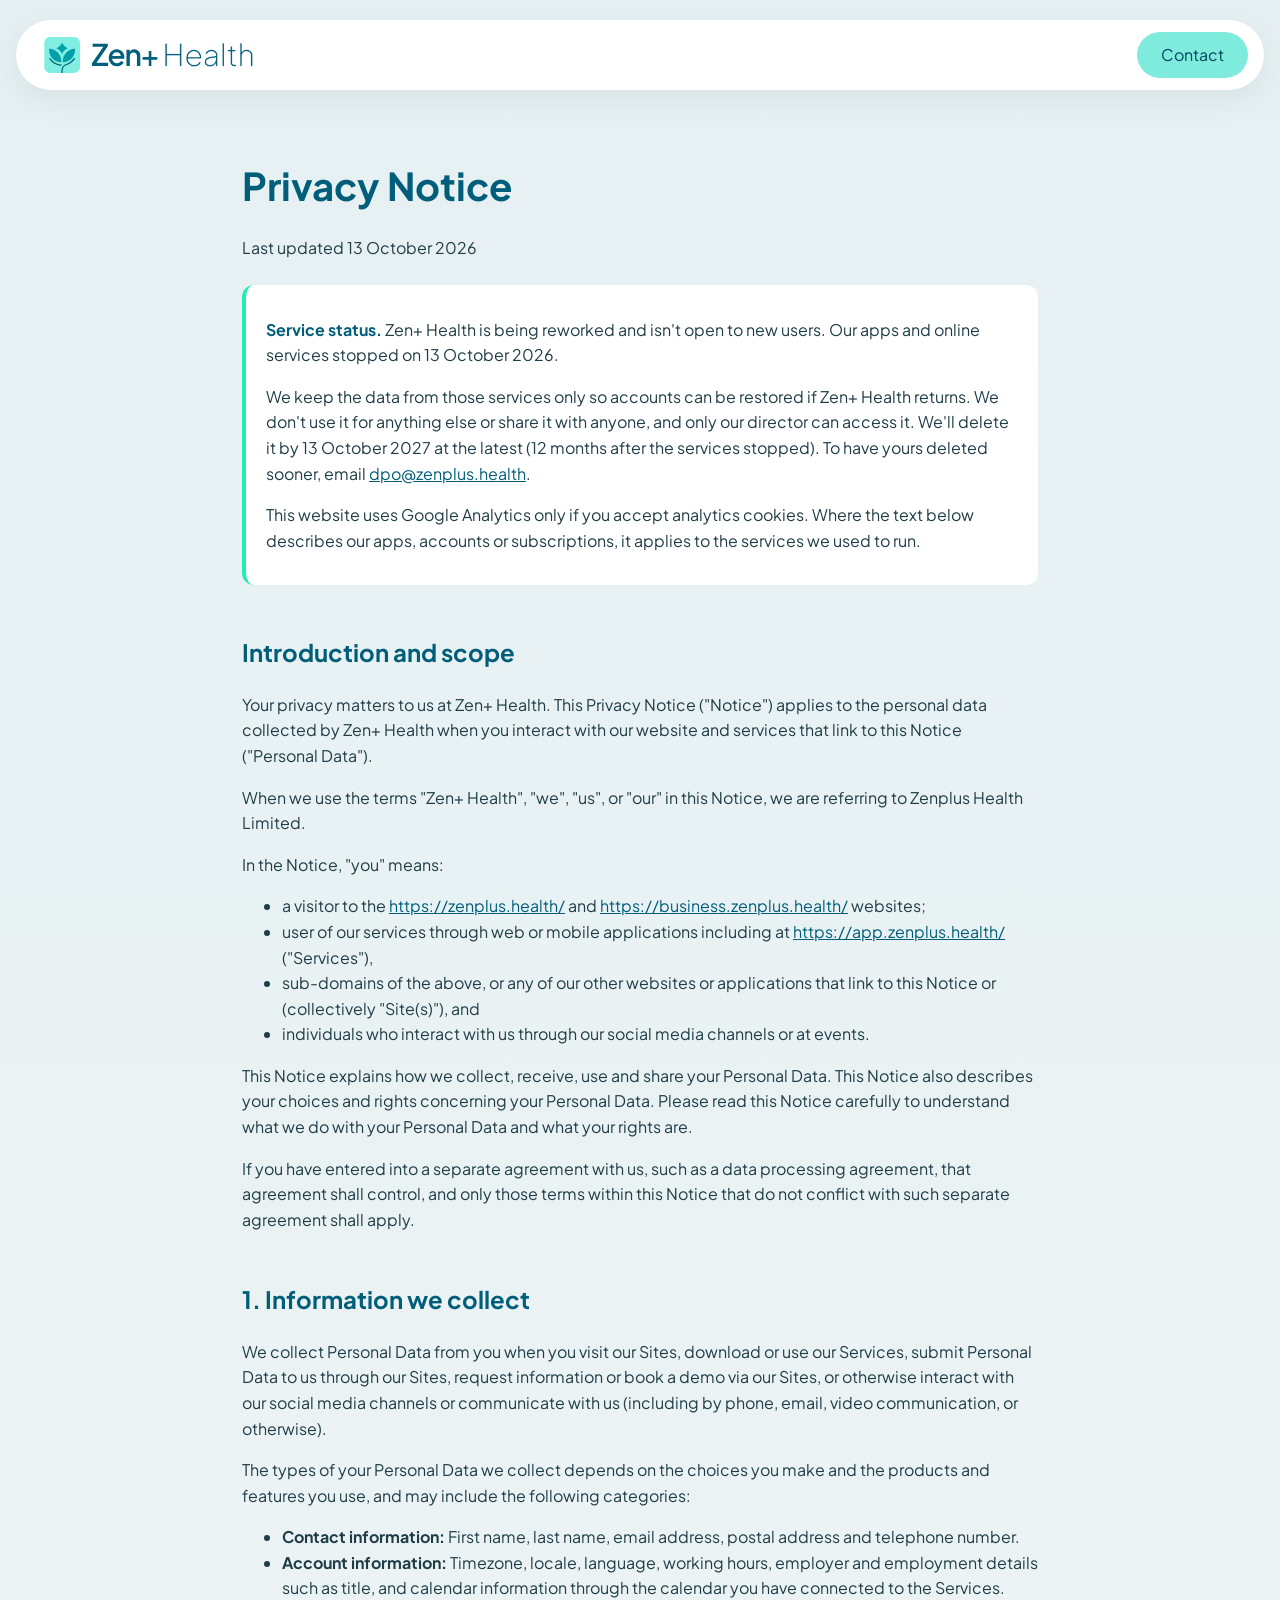
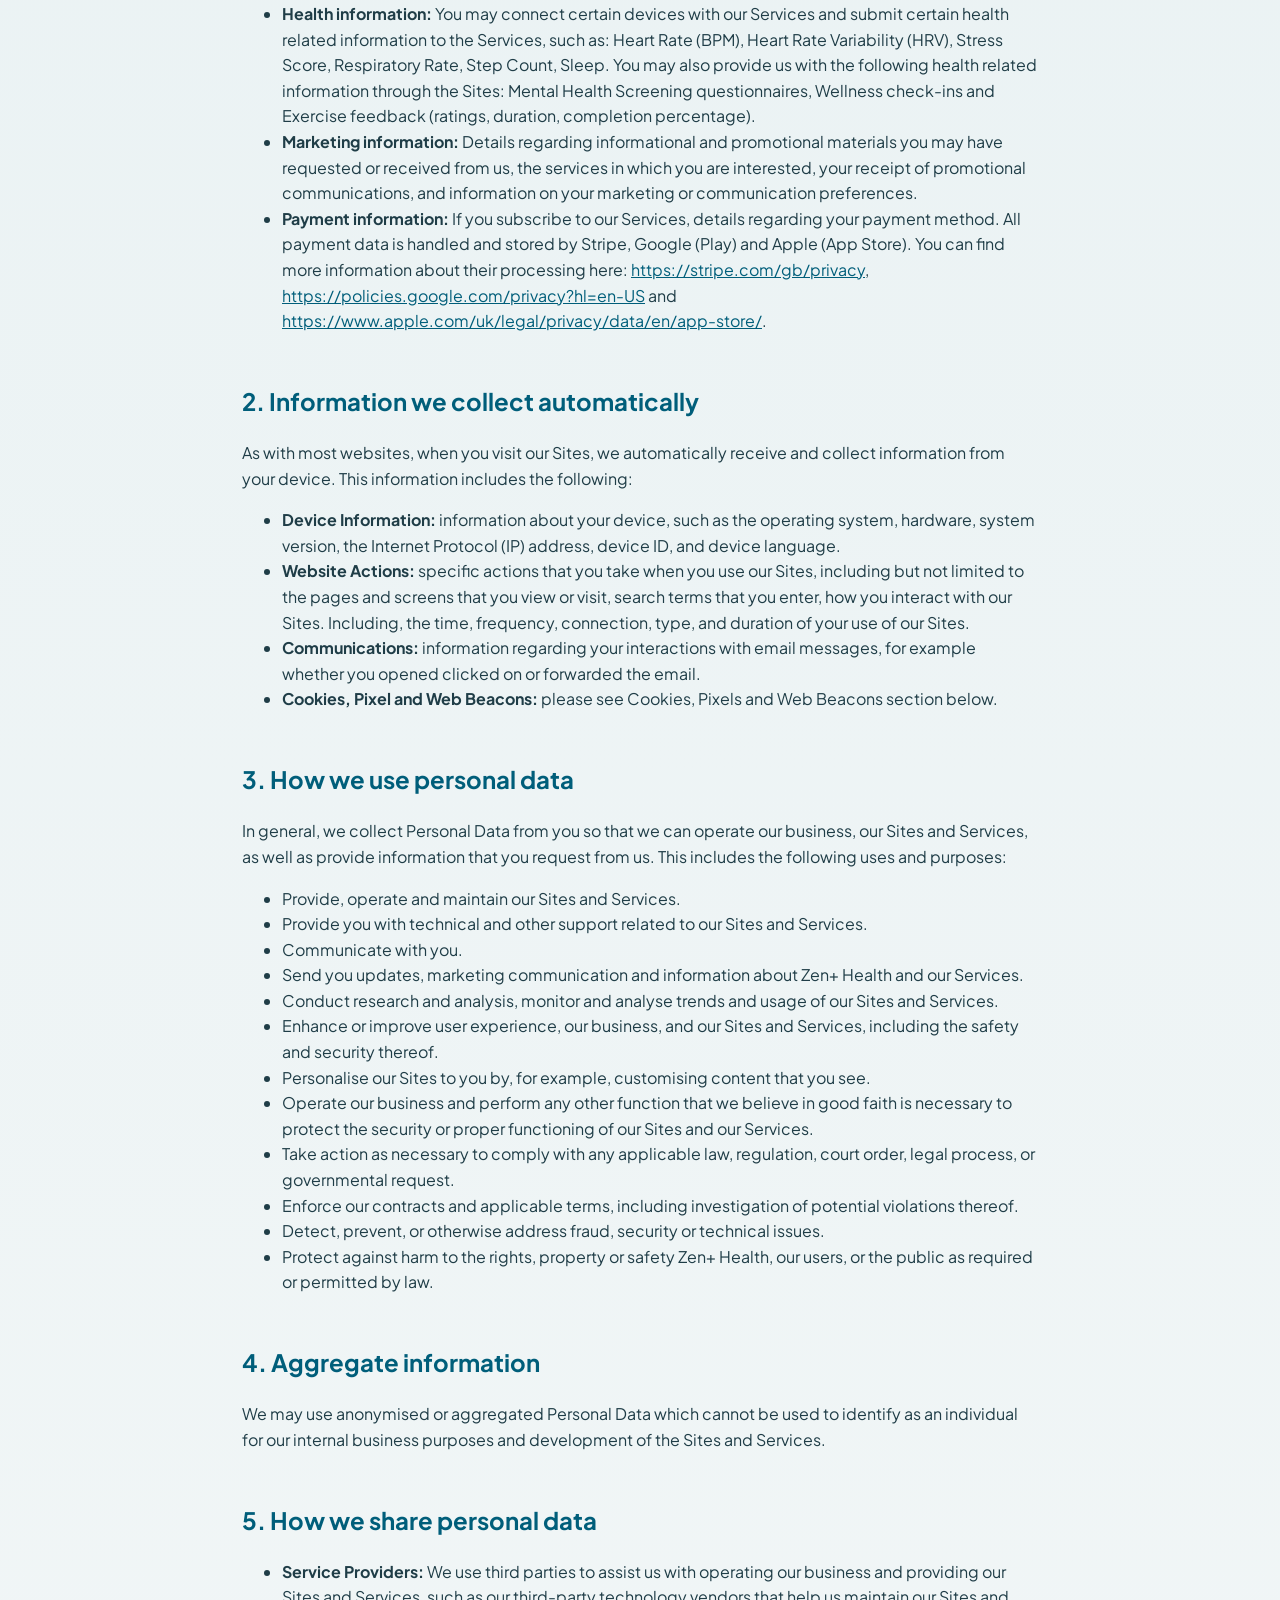
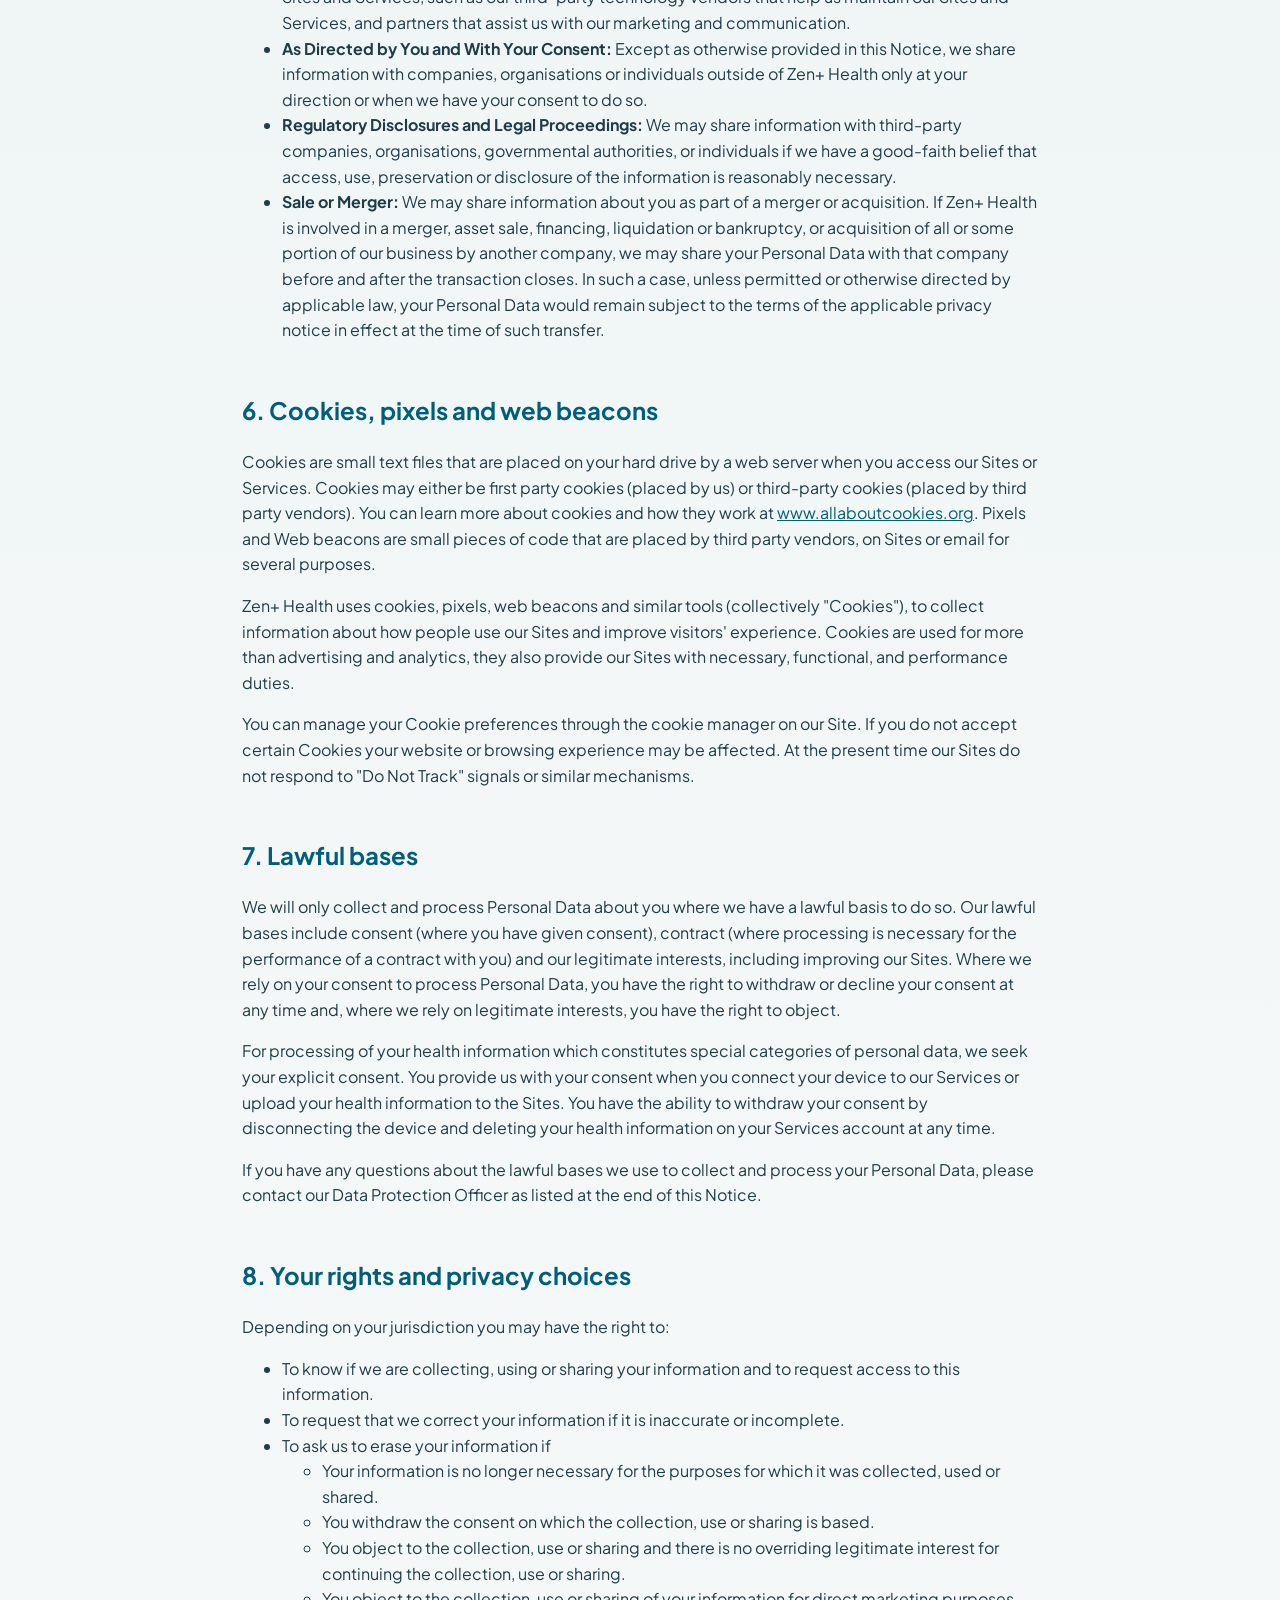
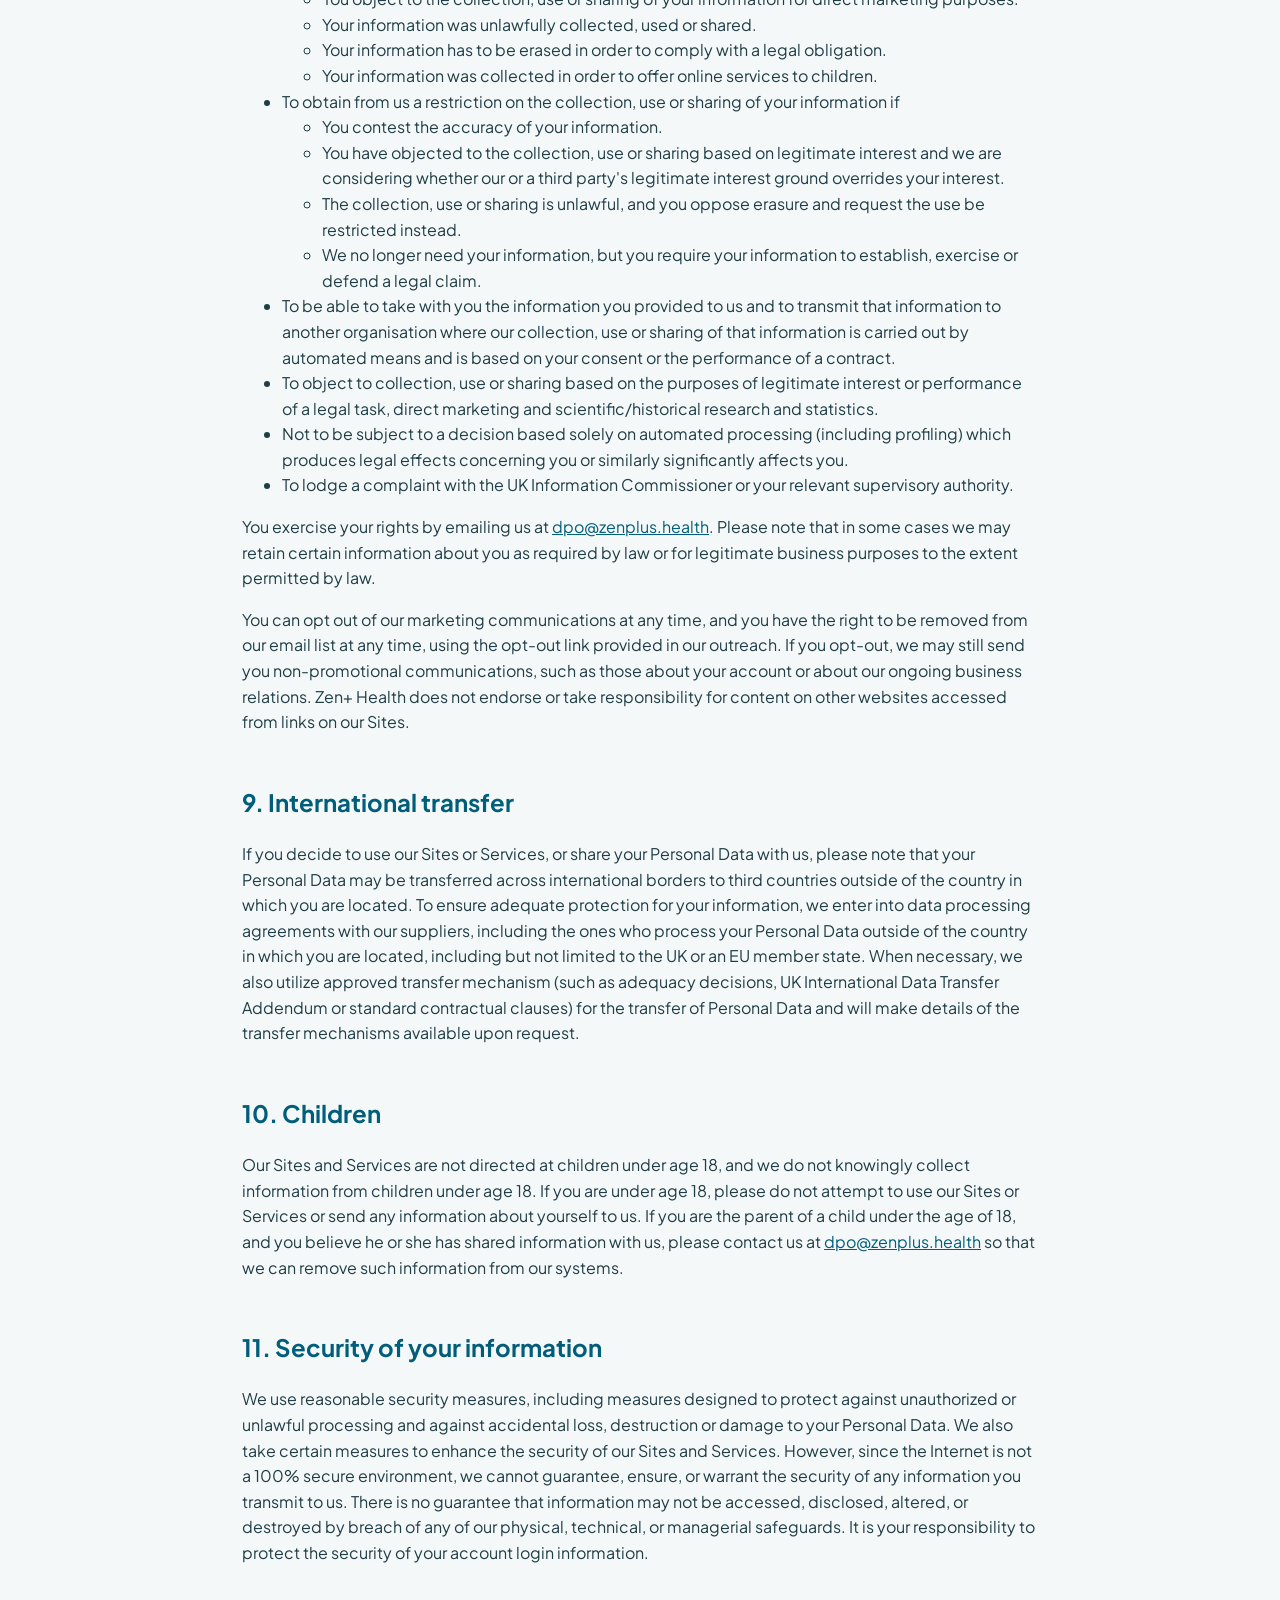
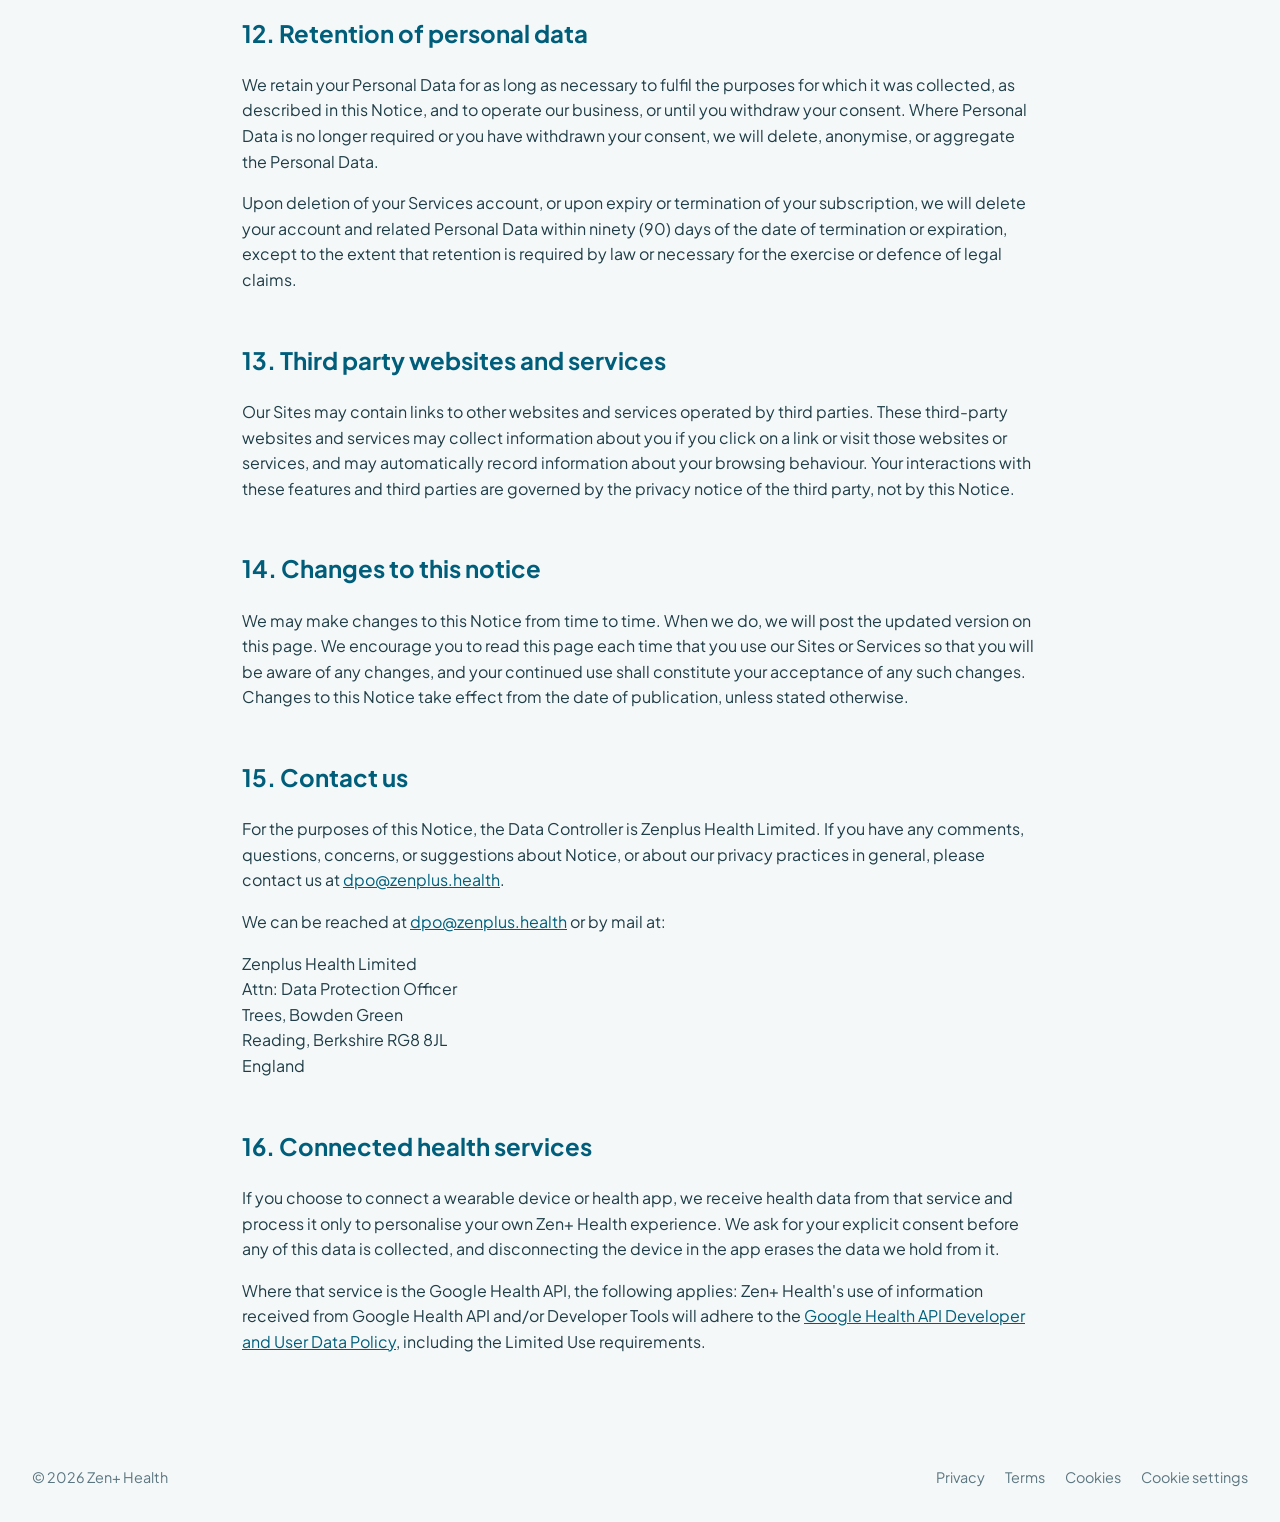
==== commit 5c47351e: "Set the official shutdown date (13 Oct 2026) on the legal pages Co-Authored-By: Claude Opus 5.5 <nor" ====
--- a/privacy/index.html
+++ b/privacy/index.html
@@ -20,10 +20,10 @@
 
   <main class="legal">
       <h1>Privacy Notice</h1>
-      <p class="legal-updated">Last updated 12 October 2026</p>
+      <p class="legal-updated">Last updated 13 October 2026</p>
       <div class="status">
-        <p><strong>Service status.</strong> Zen+ Health is being reworked and isn't open to new users. Our apps and online services have stopped.</p>
-        <p>We keep the data from those services only so accounts can be restored if Zen+ Health returns. We don't use it for anything else or share it with anyone, and only our director can access it. We'll delete it within 12 months of the services stopping at the latest. To have yours deleted sooner, email <a href="mailto:dpo@zenplus.health">dpo@zenplus.health</a>.</p>
+        <p><strong>Service status.</strong> Zen+ Health is being reworked and isn't open to new users. Our apps and online services stopped on 13 October 2026.</p>
+        <p>We keep the data from those services only so accounts can be restored if Zen+ Health returns. We don't use it for anything else or share it with anyone, and only our director can access it. We'll delete it by 13 October 2027 at the latest (12 months after the services stopped). To have yours deleted sooner, email <a href="mailto:dpo@zenplus.health">dpo@zenplus.health</a>.</p>
         <p>This website uses Google Analytics only if you accept analytics cookies. Where the text below describes our apps, accounts or subscriptions, it applies to the services we used to run.</p>
       </div>
 
